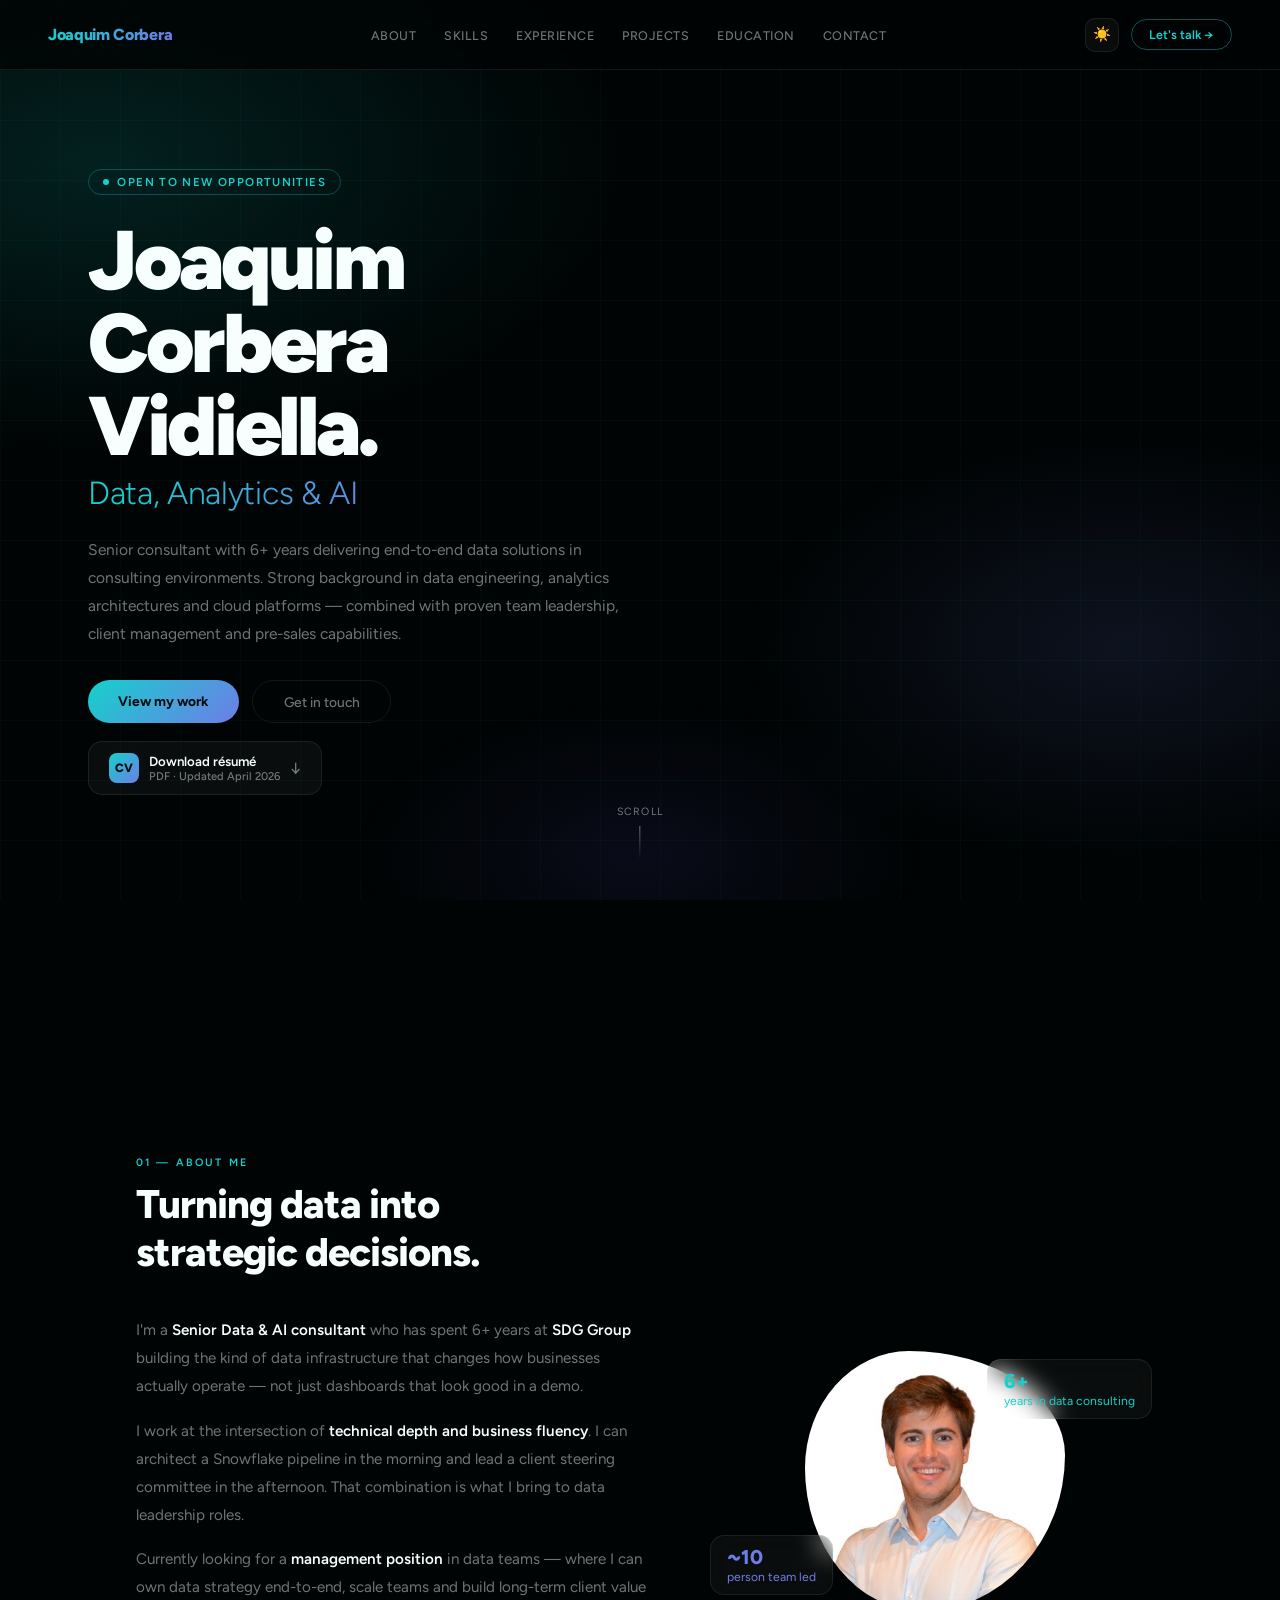
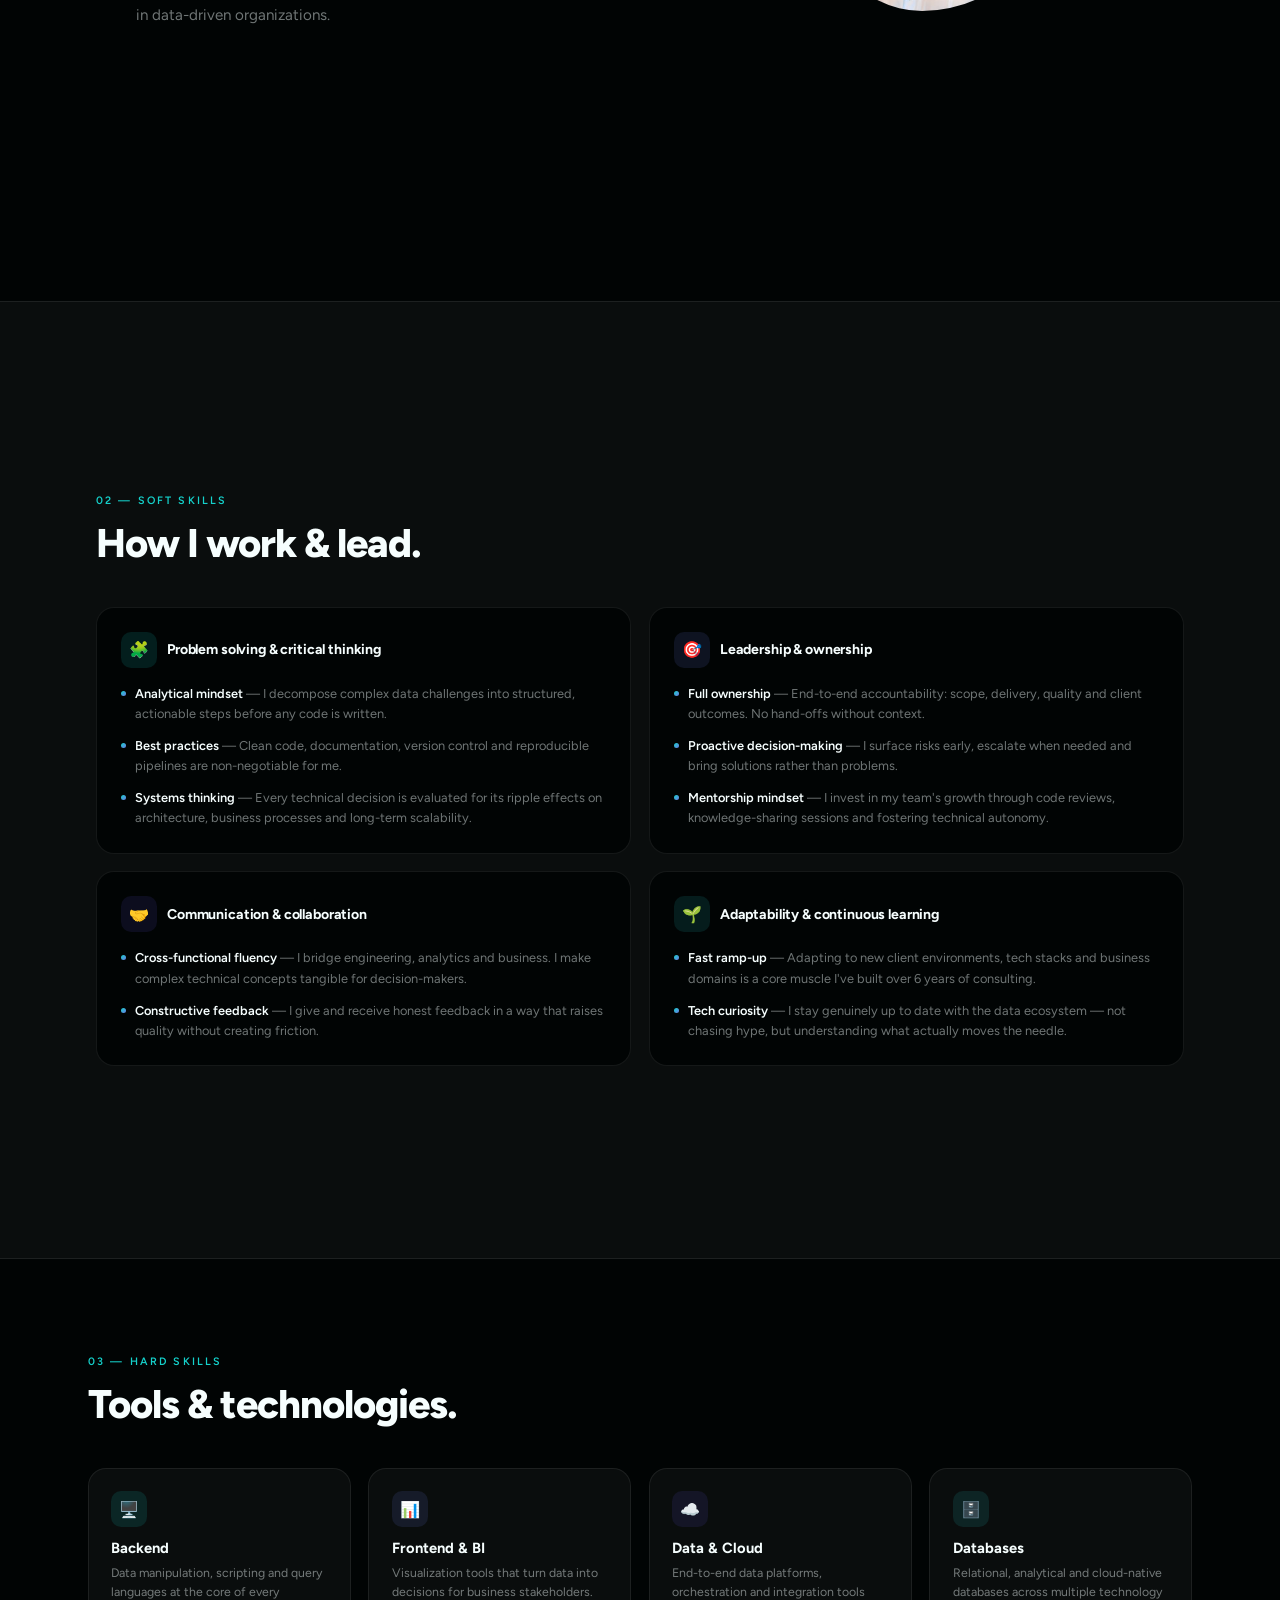
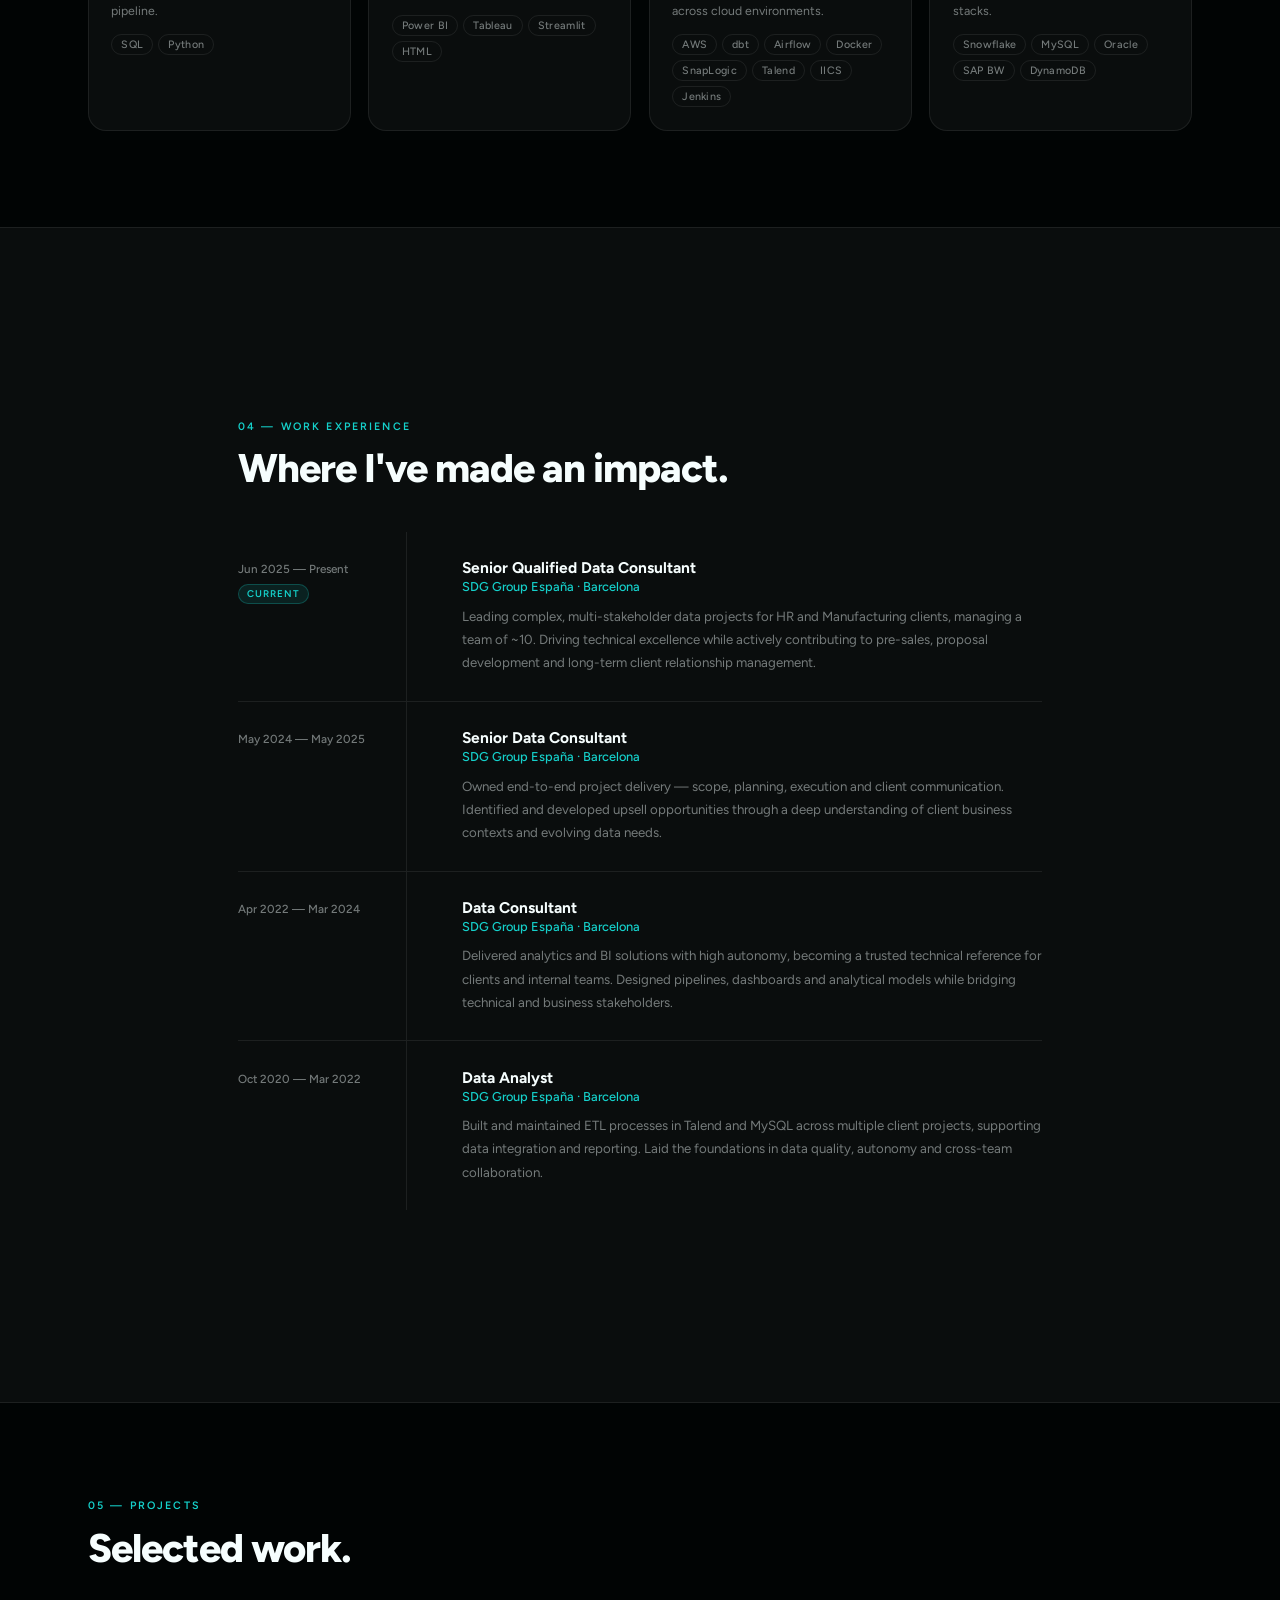
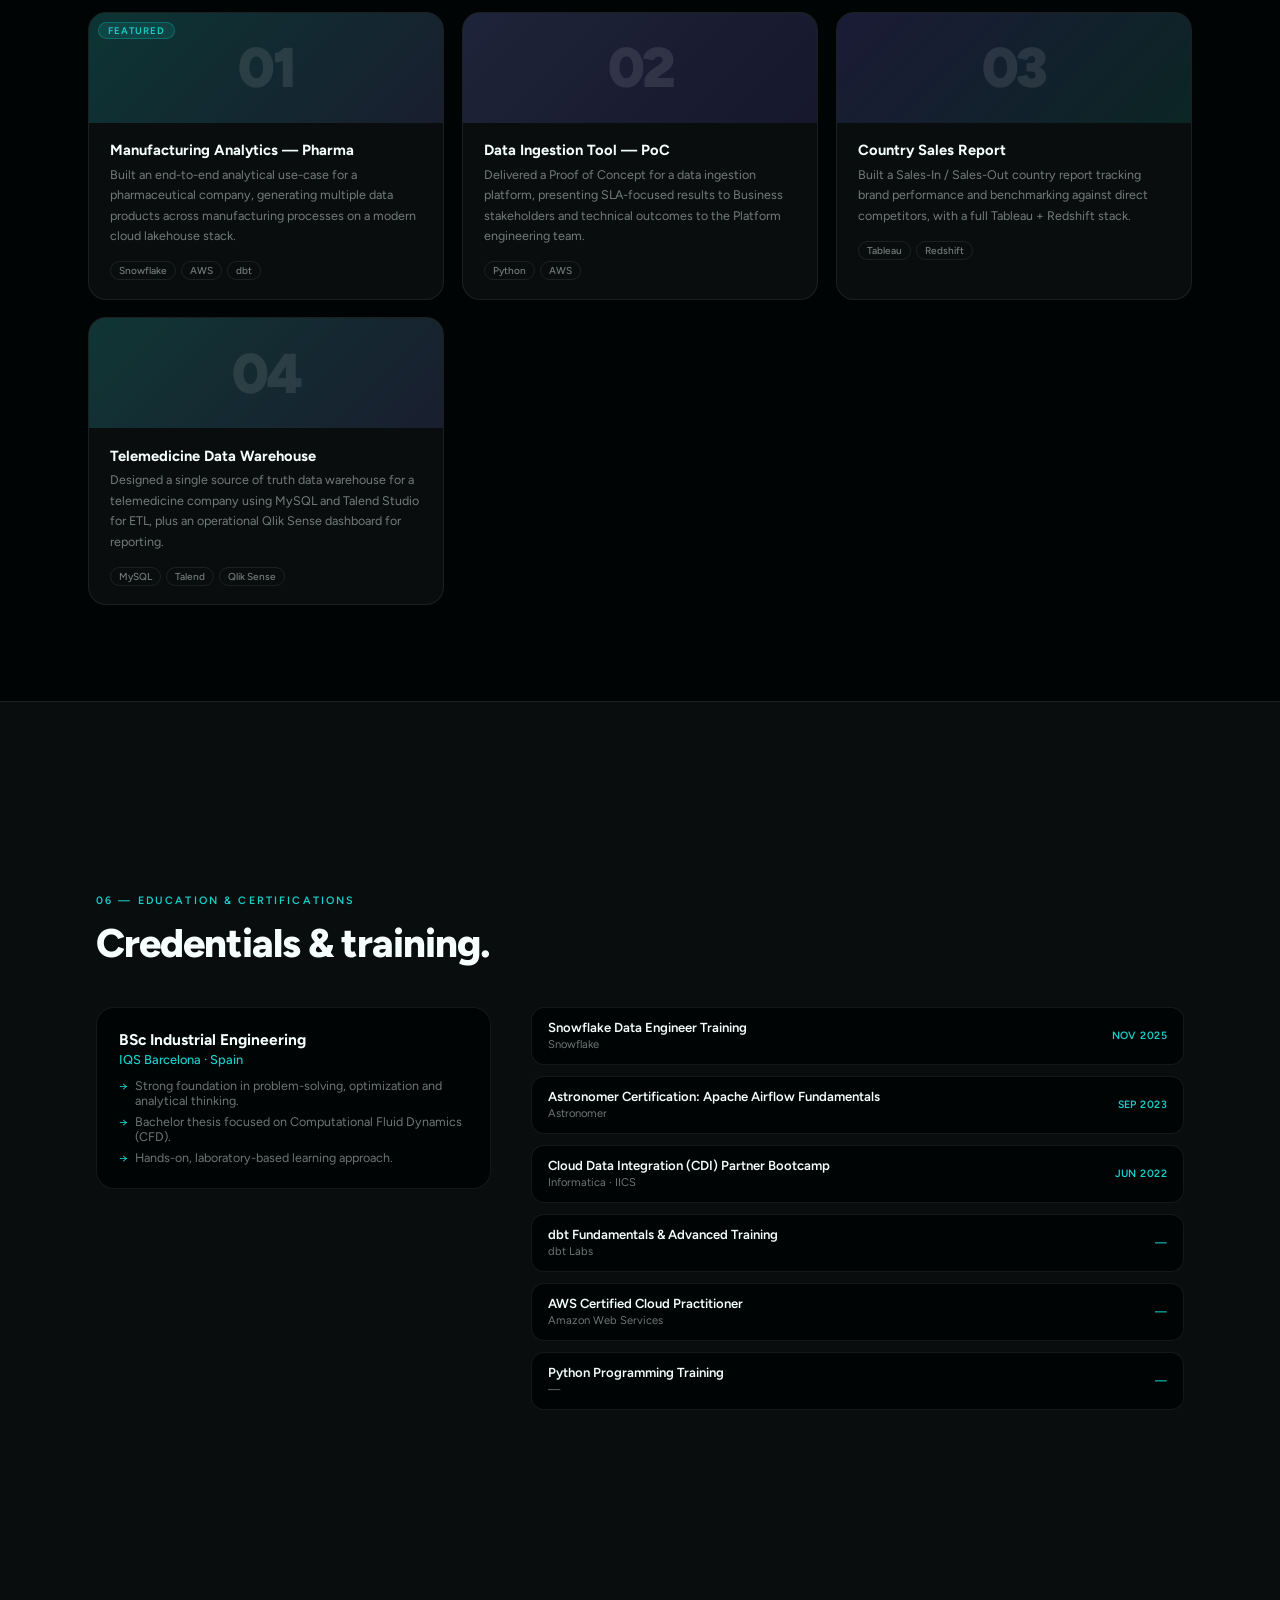
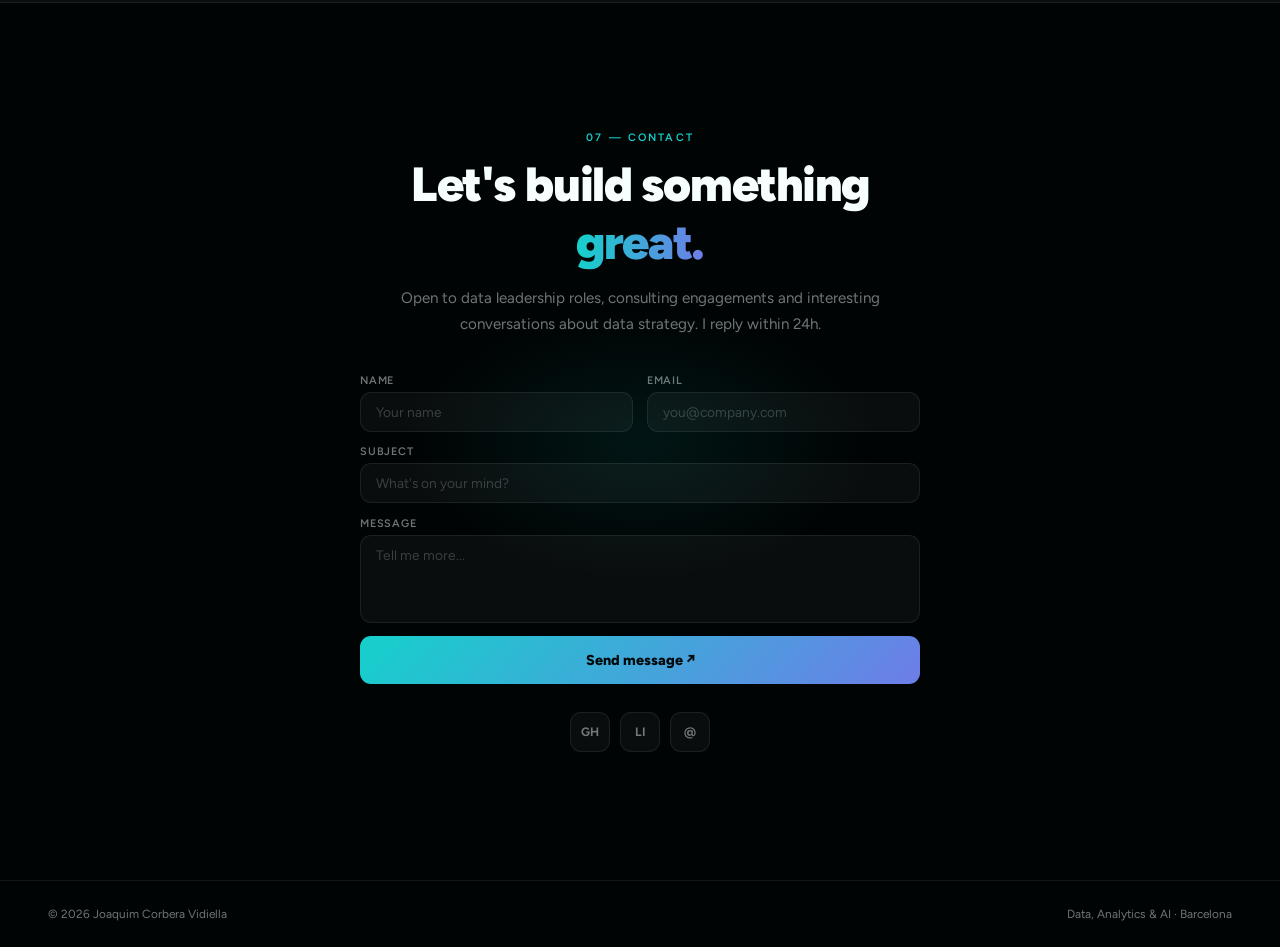
==== index.html @ aa26687e "Rename joaquimcorberavidiella.html to index.html" ====
<!DOCTYPE html>
<html lang="en" data-theme="dark">
<head>
<meta charset="UTF-8">
<meta name="viewport" content="width=device-width, initial-scale=1.0">
<title>Joaquim Corbera — Data, Analytics & AI</title>
<link href="https://fonts.googleapis.com/css2?family=Figtree:wght@300;400;500;600;700;800;900&display=swap" rel="stylesheet">
<style>
*, *::before, *::after { box-sizing: border-box; margin: 0; padding: 0; }

:root[data-theme="light"] {
  --text: #010a0a;
  --background: #fafefe;
  --primary: #2ceae5;
  --secondary: #808ff2;
  --accent: #6a56ee;
  --muted: rgba(1,10,10,0.5);
  --card-bg: rgba(1,10,10,0.03);
  --card-border: rgba(1,10,10,0.09);
  --nav-bg: rgba(250,254,254,0.85);
}
:root[data-theme="dark"] {
  --text: #f6fefe;
  --background: #010404;
  --primary: #15d1cb;
  --secondary: #6d7de8;
  --accent: #5e4fd6;
  --muted: rgba(246,254,254,0.45);
  --card-bg: rgba(255,255,255,0.04);
  --card-border: rgba(255,255,255,0.08);
  --nav-bg: rgba(1,4,4,0.8);
}

html { scroll-behavior: smooth; }
body {
  font-family: 'Figtree', sans-serif;
  background: var(--background);
  color: var(--text);
  overflow-x: hidden;
  transition: background 0.3s, color 0.3s;
}

.bg-mesh {
  position: fixed; inset: 0; z-index: 0; pointer-events: none;
  background:
    radial-gradient(ellipse 70% 55% at 8% 18%, rgba(21,209,203,0.14) 0%, transparent 60%),
    radial-gradient(ellipse 55% 45% at 88% 72%, rgba(109,125,232,0.12) 0%, transparent 55%),
    radial-gradient(ellipse 45% 35% at 50% 95%, rgba(94,79,214,0.1) 0%, transparent 50%);
}
[data-theme="light"] .bg-mesh {
  background:
    radial-gradient(ellipse 70% 55% at 8% 18%, rgba(44,234,229,0.07) 0%, transparent 60%),
    radial-gradient(ellipse 55% 45% at 88% 72%, rgba(128,143,242,0.06) 0%, transparent 55%);
}
.bg-grid {
  position: fixed; inset: 0; z-index: 0; pointer-events: none;
  background-image:
    linear-gradient(rgba(21,209,203,0.04) 1px, transparent 1px),
    linear-gradient(90deg, rgba(21,209,203,0.04) 1px, transparent 1px);
  background-size: 60px 60px;
}

/* NAV */
nav {
  position: fixed; top: 0; left: 0; right: 0; z-index: 100;
  display: flex; align-items: center; justify-content: space-between;
  padding: 1.1rem 3rem;
  backdrop-filter: blur(20px);
  background: var(--nav-bg);
  border-bottom: 1px solid var(--card-border);
  transition: background 0.3s;
}
.nav-logo {
  font-weight: 800; font-size: 1rem;
  background: linear-gradient(90deg, var(--primary), var(--secondary));
  -webkit-background-clip: text; -webkit-text-fill-color: transparent;
  letter-spacing: -0.02em;
}
.nav-links { display: flex; gap: 1.75rem; list-style: none; }
.nav-links a {
  text-decoration: none; font-size: 0.78rem; font-weight: 500;
  color: var(--muted); letter-spacing: 0.04em; text-transform: uppercase;
  transition: color 0.2s;
}
.nav-links a:hover { color: var(--text); }
.nav-right { display: flex; align-items: center; gap: 0.75rem; }
.theme-toggle {
  width: 34px; height: 34px; border-radius: 10px;
  border: 1px solid var(--card-border); background: var(--card-bg);
  cursor: pointer; display: flex; align-items: center; justify-content: center;
  font-size: 0.9rem; transition: border-color 0.2s; color: var(--text);
}
.theme-toggle:hover { border-color: var(--primary); }
.nav-cta {
  font-size: 0.78rem; padding: 0.45rem 1.1rem;
  border: 1px solid rgba(21,209,203,0.4);
  border-radius: 100px; color: var(--primary);
  text-decoration: none; font-weight: 600;
  transition: background 0.2s;
}
.nav-cta:hover { background: rgba(21,209,203,0.1); }

section { position: relative; z-index: 1; }

/* HERO */
#hero {
  min-height: 100vh; display: flex; align-items: center;
  padding: 8rem 3rem 4rem; max-width: 1200px; margin: 0 auto;
}
.hero-content { max-width: 760px; }
.hero-tag {
  display: inline-flex; align-items: center; gap: 8px;
  font-size: 0.72rem; letter-spacing: 0.12em; text-transform: uppercase;
  color: var(--primary); margin-bottom: 1.5rem;
  border: 1px solid rgba(21,209,203,0.3); padding: 0.32rem 0.9rem;
  border-radius: 100px; font-weight: 600;
}
.hero-tag::before {
  content: ''; width: 6px; height: 6px; border-radius: 50%;
  background: var(--primary); animation: pulse 2s infinite;
}
@keyframes pulse { 0%,100%{opacity:1} 50%{opacity:0.3} }
.hero-title {
  font-size: clamp(3rem, 7vw, 5.2rem); font-weight: 900;
  line-height: 1.0; letter-spacing: -0.04em; margin-bottom: 0.35rem;
}
.hero-role {
  font-size: clamp(1.3rem, 2.8vw, 2rem); font-weight: 300;
  letter-spacing: -0.01em; margin-bottom: 1.5rem;
  background: linear-gradient(90deg, var(--primary) 0%, var(--secondary) 60%, var(--accent) 100%);
  -webkit-background-clip: text; -webkit-text-fill-color: transparent;
}
.hero-desc {
  font-size: 0.97rem; font-weight: 400; line-height: 1.8;
  color: var(--muted); max-width: 570px; margin-bottom: 2rem;
}
.hero-actions { display: flex; gap: 0.85rem; flex-wrap: wrap; margin-bottom: 1.1rem; }
.btn-primary {
  padding: 0.8rem 1.9rem; border-radius: 100px;
  background: linear-gradient(135deg, var(--primary), var(--secondary));
  color: #010a0a; font-weight: 700; font-size: 0.86rem;
  text-decoration: none; border: none; cursor: pointer;
  transition: opacity 0.2s, transform 0.15s;
}
.btn-primary:hover { opacity: 0.88; transform: translateY(-1px); }
.btn-ghost {
  padding: 0.8rem 1.9rem; border-radius: 100px;
  border: 1px solid var(--card-border); color: var(--muted);
  font-size: 0.86rem; text-decoration: none; font-weight: 500;
  transition: border-color 0.2s, color 0.2s;
}
.btn-ghost:hover { border-color: rgba(255,255,255,0.25); color: var(--text); }
.resume-box {
  display: inline-flex; align-items: center; gap: 10px;
  padding: 0.7rem 1.25rem; border-radius: 14px;
  border: 1px solid var(--card-border); background: var(--card-bg);
  text-decoration: none; color: var(--text); font-size: 0.83rem; font-weight: 500;
  transition: border-color 0.2s, background 0.2s;
}
.resume-box:hover { border-color: var(--primary); background: rgba(21,209,203,0.04); }
.resume-icon {
  width: 30px; height: 30px; border-radius: 8px;
  background: linear-gradient(135deg, var(--primary), var(--secondary));
  display: flex; align-items: center; justify-content: center;
  font-size: 0.75rem; color: #010a0a; font-weight: 800; flex-shrink: 0;
}
.hero-scroll {
  position: absolute; bottom: 2.5rem; left: 50%; transform: translateX(-50%);
  display: flex; flex-direction: column; align-items: center; gap: 8px;
  color: var(--muted); font-size: 0.66rem; letter-spacing: 0.1em; text-transform: uppercase;
  animation: bob 2s ease-in-out infinite;
}
.hero-scroll::after {
  content: ''; width: 1px; height: 34px;
  background: linear-gradient(to bottom, var(--muted), transparent);
}
@keyframes bob { 0%,100%{transform:translateX(-50%) translateY(0)} 50%{transform:translateX(-50%) translateY(6px)} }

/* SECTION COMMON */
.section-label {
  font-size: 0.67rem; letter-spacing: 0.2em; text-transform: uppercase;
  color: var(--primary); margin-bottom: 0.7rem; font-weight: 600;
}
.section-title {
  font-size: clamp(1.7rem, 3.5vw, 2.5rem); font-weight: 800;
  letter-spacing: -0.025em; margin-bottom: 2.5rem;
}

/* ABOUT */
#sobre { padding: 8rem 3rem; max-width: 1200px; margin: 0 auto; }
.about-grid {
  display: grid; grid-template-columns: 1.1fr 0.9fr; gap: 5rem; align-items: center;
}
.about-text p {
  font-size: 0.95rem; line-height: 1.85; color: var(--muted);
  margin-bottom: 1rem; font-weight: 400;
}
.about-text p strong { color: var(--text); font-weight: 600; }
.about-visual { position: relative; display: flex; justify-content: center; }
.avatar-frame {
  width: 250px; height: 250px;
  border-radius: 40% 60% 55% 45% / 45% 40% 60% 55%;
  background: linear-gradient(135deg, var(--primary) 0%, var(--secondary) 50%, var(--accent) 100%);
  display: flex; align-items: center; justify-content: center;
  font-size: 2.8rem; font-weight: 900; color: rgba(1,4,4,0.45);
  letter-spacing: -0.04em;
  animation: morph 9s ease-in-out infinite;
}
@keyframes morph {
  0%,100%{border-radius:40% 60% 55% 45%/45% 40% 60% 55%}
  25%{border-radius:55% 45% 40% 60%/60% 55% 45% 40%}
  50%{border-radius:45% 55% 60% 40%/55% 60% 40% 45%}
  75%{border-radius:60% 40% 45% 55%/40% 45% 55% 60%}
}
.floating-badge {
  position: absolute; background: var(--card-bg);
  border: 1px solid var(--card-border); backdrop-filter: blur(12px);
  border-radius: 14px; padding: 0.6rem 1rem; font-size: 0.76rem;
}
.badge-1 { top: 8px; right: -8px; color: var(--primary); }
.badge-2 { bottom: 16px; left: -16px; color: var(--secondary); }
.badge-num { font-size: 1.25rem; font-weight: 800; display: block; }

/* SOFT SKILLS */
#softskills {
  padding: 6rem 3rem;
  border-top: 1px solid var(--card-border);
  border-bottom: 1px solid var(--card-border);
  background: var(--card-bg);
}
.softskills-inner { max-width: 1200px; margin: 0 auto; }
.soft-grid {
  display: grid; grid-template-columns: repeat(auto-fit, minmax(440px, 1fr));
  gap: 1.1rem; margin-top: 2.5rem;
}
.soft-block {
  background: var(--background); border: 1px solid var(--card-border);
  border-radius: 18px; padding: 1.5rem;
  transition: border-color 0.3s;
}
.soft-block:hover { border-color: rgba(21,209,203,0.3); }
.soft-block-header { display: flex; align-items: center; gap: 10px; margin-bottom: 1rem; }
.soft-icon {
  width: 36px; height: 36px; border-radius: 10px;
  display: flex; align-items: center; justify-content: center; font-size: 1rem; flex-shrink: 0;
}
.si-teal   { background: rgba(21,209,203,0.12); }
.si-purple { background: rgba(109,125,232,0.12); }
.si-accent { background: rgba(94,79,214,0.12); }
.si-blue   { background: rgba(44,234,229,0.1); }
.soft-block-title { font-weight: 700; font-size: 0.88rem; letter-spacing: -0.01em; }
.soft-list { list-style: none; display: flex; flex-direction: column; gap: 0.7rem; }
.soft-list li {
  display: flex; gap: 9px; align-items: flex-start;
  font-size: 0.8rem; line-height: 1.6; color: var(--muted);
}
.soft-list li strong { color: var(--text); font-weight: 600; }
.soft-dot {
  width: 5px; height: 5px; border-radius: 50%;
  background: linear-gradient(135deg, var(--primary), var(--secondary));
  flex-shrink: 0; margin-top: 7px;
}

/* HARD SKILLS */
#skills { padding: 6rem 3rem; max-width: 1200px; margin: 0 auto; }
.skills-grid {
  display: grid; grid-template-columns: repeat(auto-fit, minmax(250px, 1fr));
  gap: 1.1rem; margin-top: 2.5rem;
}
.skill-card {
  background: var(--card-bg); border: 1px solid var(--card-border);
  border-radius: 18px; padding: 1.4rem;
  transition: border-color 0.3s, transform 0.2s;
}
.skill-card:hover { border-color: rgba(21,209,203,0.3); transform: translateY(-3px); }
.skill-name { font-weight: 700; font-size: 0.92rem; margin-bottom: 0.35rem; margin-top: 0.75rem; }
.skill-desc { font-size: 0.77rem; color: var(--muted); line-height: 1.55; margin-bottom: 0.9rem; }
.skill-tags { display: flex; flex-wrap: wrap; gap: 5px; }
.tag {
  font-size: 0.67rem; padding: 3px 9px; border-radius: 100px;
  border: 1px solid var(--card-border); color: var(--muted);
  letter-spacing: 0.03em; font-weight: 500; transition: border-color 0.2s, color 0.2s;
}
.tag:hover { border-color: var(--primary); color: var(--primary); }

/* EXPERIENCE */
#experience {
  padding: 6rem 3rem;
  border-top: 1px solid var(--card-border);
  border-bottom: 1px solid var(--card-border);
  background: var(--card-bg);
}
.experience-inner { max-width: 900px; margin: 0 auto; }
.exp-list { display: flex; flex-direction: column; margin-top: 2.5rem; }
.exp-item {
  display: grid; grid-template-columns: 160px 1fr;
  gap: 2rem; padding: 1.65rem 0;
  border-bottom: 1px solid var(--card-border); position: relative;
}
.exp-item:last-child { border-bottom: none; }
.exp-item::before {
  content: ''; position: absolute;
  left: 168px; top: 0; bottom: 0; width: 1px;
  background: var(--card-border);
}
.exp-date { font-size: 0.73rem; color: var(--muted); font-weight: 500; line-height: 1.5; padding-top: 3px; }
.exp-current {
  display: inline-block; font-size: 0.61rem; letter-spacing: 0.1em; text-transform: uppercase;
  padding: 2px 8px; border-radius: 100px;
  background: rgba(21,209,203,0.1); color: var(--primary);
  border: 1px solid rgba(21,209,203,0.25); margin-top: 5px; font-weight: 600;
}
.exp-body { padding-left: 2rem; }
.exp-role { font-weight: 700; font-size: 0.97rem; margin-bottom: 2px; }
.exp-company { font-size: 0.8rem; color: var(--primary); font-weight: 500; margin-bottom: 0.65rem; }
.exp-desc { font-size: 0.83rem; color: var(--muted); line-height: 1.75; }

/* PROJECTS */
#proyectos { padding: 6rem 3rem; max-width: 1200px; margin: 0 auto; }
.projects-grid {
  display: grid; grid-template-columns: repeat(auto-fit, minmax(320px, 1fr));
  gap: 1.1rem; margin-top: 2.5rem;
}
.project-card {
  background: var(--card-bg); border: 1px solid var(--card-border);
  border-radius: 18px; overflow: hidden;
  transition: transform 0.25s, border-color 0.25s;
}
.project-card:hover { transform: translateY(-4px); border-color: rgba(21,209,203,0.3); }
.project-thumb {
  height: 110px; display: flex; align-items: center; justify-content: center; position: relative;
}
.pt-1 { background: linear-gradient(135deg, rgba(21,209,203,0.2), rgba(109,125,232,0.15)); }
.pt-2 { background: linear-gradient(135deg, rgba(109,125,232,0.2), rgba(94,79,214,0.15)); }
.pt-3 { background: linear-gradient(135deg, rgba(94,79,214,0.2), rgba(21,209,203,0.12)); }
.pt-4 { background: linear-gradient(135deg, rgba(44,234,229,0.18), rgba(109,125,232,0.15)); }
.project-num { font-size: 3.5rem; font-weight: 900; opacity: 0.1; letter-spacing: -0.05em; }
.project-tag-feat {
  position: absolute; top: 9px; left: 9px;
  font-size: 0.6rem; letter-spacing: 0.1em; text-transform: uppercase;
  padding: 2px 9px; border-radius: 100px;
  background: rgba(21,209,203,0.12); color: var(--primary);
  border: 1px solid rgba(21,209,203,0.28); font-weight: 600;
}
.project-body { padding: 1.15rem 1.3rem; }
.project-title { font-weight: 700; font-size: 0.92rem; margin-bottom: 0.35rem; }
.project-desc { font-size: 0.78rem; color: var(--muted); line-height: 1.65; margin-bottom: 0.9rem; }
.project-footer { display: flex; align-items: center; }
.project-stack { display: flex; flex-wrap: wrap; gap: 5px; }
.stack-tag {
  font-size: 0.63rem; padding: 2px 8px; border-radius: 100px;
  border: 1px solid var(--card-border); color: var(--muted); font-weight: 500;
}

/* EDUCATION */
#education {
  padding: 6rem 3rem;
  border-top: 1px solid var(--card-border);
  border-bottom: 1px solid var(--card-border);
  background: var(--card-bg);
}
.education-inner { max-width: 1200px; margin: 0 auto; }
.edu-certs-grid {
  display: grid; grid-template-columns: 1fr 1.65fr; gap: 2.5rem;
  margin-top: 2.5rem; align-items: start;
}
.edu-card {
  background: var(--background); border: 1px solid var(--card-border);
  border-radius: 18px; padding: 1.4rem;
}
.edu-degree { font-weight: 700; font-size: 0.97rem; margin-bottom: 3px; }
.edu-school { font-size: 0.8rem; color: var(--primary); font-weight: 500; margin-bottom: 0.7rem; }
.edu-points { list-style: none; display: flex; flex-direction: column; gap: 6px; }
.edu-points li {
  font-size: 0.78rem; color: var(--muted); display: flex; gap: 7px; align-items: flex-start;
}
.edu-points li::before { content: '→'; color: var(--primary); flex-shrink: 0; font-size: 0.72rem; margin-top: 1px; }
.certs-list { display: flex; flex-direction: column; gap: 0.65rem; }
.cert-item {
  background: var(--background); border: 1px solid var(--card-border);
  border-radius: 13px; padding: 0.8rem 1rem;
  display: flex; align-items: center; justify-content: space-between; gap: 1rem;
  transition: border-color 0.2s;
}
.cert-item:hover { border-color: rgba(21,209,203,0.3); }
.cert-name { font-size: 0.82rem; font-weight: 600; }
.cert-issuer { font-size: 0.7rem; color: var(--muted); margin-top: 2px; }
.cert-date { font-size: 0.66rem; color: var(--primary); font-weight: 600; letter-spacing: 0.04em; white-space: nowrap; }

/* CONTACT */
#contacto { padding: 8rem 3rem; text-align: center; position: relative; }
.contact-inner { max-width: 560px; margin: 0 auto; }
.contact-glow {
  position: absolute; top: 50%; left: 50%; transform: translate(-50%,-50%);
  width: 480px; height: 280px;
  background: radial-gradient(ellipse, rgba(21,209,203,0.09) 0%, transparent 70%);
  pointer-events: none;
}
.contact-title {
  font-size: clamp(2rem, 5vw, 3rem); font-weight: 900;
  letter-spacing: -0.03em; margin-bottom: 0.85rem;
}
.contact-title span {
  background: linear-gradient(90deg, var(--primary), var(--secondary));
  -webkit-background-clip: text; -webkit-text-fill-color: transparent;
}
.contact-sub { color: var(--muted); font-size: 0.95rem; line-height: 1.75; margin-bottom: 2.25rem; }
.contact-form { display: flex; flex-direction: column; gap: 0.85rem; text-align: left; }
.form-row { display: grid; grid-template-columns: 1fr 1fr; gap: 0.85rem; }
.form-field { display: flex; flex-direction: column; gap: 5px; }
.form-field label {
  font-size: 0.68rem; color: var(--muted); letter-spacing: 0.07em;
  text-transform: uppercase; font-weight: 600;
}
.form-field input, .form-field textarea {
  background: var(--card-bg); border: 1px solid var(--card-border);
  border-radius: 11px; padding: 0.68rem 0.95rem;
  color: var(--text); font-family: 'Figtree', sans-serif; font-size: 0.86rem;
  outline: none; resize: none; transition: border-color 0.2s;
}
.form-field input:focus, .form-field textarea:focus { border-color: rgba(21,209,203,0.5); }
.form-field input::placeholder, .form-field textarea::placeholder { color: rgba(246,254,254,0.2); }
[data-theme="light"] .form-field input::placeholder,
[data-theme="light"] .form-field textarea::placeholder { color: rgba(1,10,10,0.22); }
.form-submit {
  width: 100%; padding: 0.92rem;
  background: linear-gradient(135deg, var(--primary), var(--secondary));
  border: none; border-radius: 11px; color: #010a0a;
  font-family: 'Figtree', sans-serif; font-weight: 800; font-size: 0.9rem;
  cursor: pointer; transition: opacity 0.2s, transform 0.15s;
}
.form-submit:hover { opacity: 0.88; transform: translateY(-1px); }
.social-row { display: flex; justify-content: center; gap: 0.65rem; margin-top: 1.75rem; }
.social-btn {
  width: 40px; height: 40px; border-radius: 11px;
  border: 1px solid var(--card-border); background: var(--card-bg);
  display: flex; align-items: center; justify-content: center;
  color: var(--muted); text-decoration: none; font-size: 0.76rem; font-weight: 700;
  transition: border-color 0.2s, color 0.2s;
}
.social-btn:hover { border-color: var(--primary); color: var(--primary); }

footer {
  position: relative; z-index: 1;
  padding: 1.65rem 3rem;
  border-top: 1px solid var(--card-border);
  display: flex; align-items: center; justify-content: space-between;
  font-size: 0.74rem; color: var(--muted);
}

.fade-in { opacity: 0; transform: translateY(20px); animation: fadeUp 0.65s ease forwards; }
.fade-in:nth-child(1){animation-delay:.1s}
.fade-in:nth-child(2){animation-delay:.22s}
.fade-in:nth-child(3){animation-delay:.34s}
.fade-in:nth-child(4){animation-delay:.46s}
.fade-in:nth-child(5){animation-delay:.58s}
@keyframes fadeUp { to { opacity:1; transform:translateY(0); } }

@media (max-width: 900px) {
  nav { padding: 1rem 1.5rem; }
  .nav-links { display: none; }
  #hero,#sobre,#skills,#proyectos,#contacto { padding-left:1.5rem; padding-right:1.5rem; }
  #softskills,#experience,#education { padding-left:1.5rem; padding-right:1.5rem; }
  .softskills-inner,.experience-inner,.education-inner { padding:0; }
  .about-grid { grid-template-columns:1fr; }
  .about-visual { order:-1; }
  .soft-grid { grid-template-columns:1fr; }
  .form-row { grid-template-columns:1fr; }
  .edu-certs-grid { grid-template-columns:1fr; }
  .exp-item { grid-template-columns:1fr; gap:.5rem; }
  .exp-item::before { display:none; }
  .exp-body { padding-left:0; }
  footer { flex-direction:column; gap:.5rem; text-align:center; }
}
</style>
</head>
<body>

<div class="bg-mesh"></div>
<div class="bg-grid"></div>

<nav>
  <span class="nav-logo">Joaquim Corbera</span>
  <ul class="nav-links">
    <li><a href="#sobre">About</a></li>
    <li><a href="#softskills">Skills</a></li>
    <li><a href="#experience">Experience</a></li>
    <li><a href="#proyectos">Projects</a></li>
    <li><a href="#education">Education</a></li>
    <li><a href="#contacto">Contact</a></li>
  </ul>
  <div class="nav-right">
    <button class="theme-toggle" onclick="toggleTheme()" id="themeBtn" title="Toggle theme">☀️</button>
    <a href="#contacto" class="nav-cta">Let's talk →</a>
  </div>
</nav>

<!-- HERO -->
<section id="hero">
  <div class="hero-content">
    <div class="hero-tag fade-in">Open to new opportunities</div>
    <h1 class="hero-title fade-in">Joaquim<br>Corbera<br>Vidiella.</h1>
    <p class="hero-role fade-in">Data, Analytics & AI</p>
    <p class="hero-desc fade-in">
      Senior consultant with 6+ years delivering end-to-end data solutions in consulting environments. Strong background in data engineering, analytics architectures and cloud platforms — combined with proven team leadership, client management and pre-sales capabilities.
    </p>
    <div class="hero-actions fade-in">
      <a href="#proyectos" class="btn-primary">View my work</a>
      <a href="#contacto" class="btn-ghost">Get in touch</a>
    </div>
    <div class="fade-in">
      <a href="[data-uri]" download="Joaquim_Corbera_CV.pdf" class="resume-box">
        <div class="resume-icon">CV</div>
        <div>
          <div style="font-size:0.83rem;font-weight:600;">Download résumé</div>
          <div style="font-size:0.7rem;color:var(--muted);">PDF · Updated April 2026</div>
        </div>
        <span style="margin-left:auto;color:var(--muted);font-size:1rem;">↓</span>
      </a>
    </div>
  </div>
  <div class="hero-scroll">scroll</div>
</section>

<!-- ABOUT -->
<section id="sobre">
  <div style="max-width:1200px;margin:0 auto;padding:8rem 3rem;">
    <p class="section-label">01 — About me</p>
    <h2 class="section-title">Turning data into<br>strategic decisions.</h2>
    <div class="about-grid">
      <div class="about-text">
        <p>I'm a <strong>Senior Data & AI consultant</strong> who has spent 6+ years at <strong>SDG Group</strong> building the kind of data infrastructure that changes how businesses actually operate — not just dashboards that look good in a demo.</p>
        <p>I work at the intersection of <strong>technical depth and business fluency</strong>. I can architect a Snowflake pipeline in the morning and lead a client steering committee in the afternoon. That combination is what I bring to data leadership roles.</p>
        <p>Currently looking for a <strong>management position</strong> in data teams — where I can own data strategy end-to-end, scale teams and build long-term client value in data-driven organizations.</p>
      </div>
      <div class="about-visual">
        <img src="[data-uri]" alt="Joaquim Corbera" style="width:260px;height:260px;object-fit:cover;object-position:center top;border-radius:40% 60% 55% 45% / 45% 40% 60% 55%;animation:morph 9s ease-in-out infinite;">
        <div class="floating-badge badge-1">
          <span class="badge-num">6+</span>years in data consulting
        </div>
        <div class="floating-badge badge-2">
          <span class="badge-num">~10</span>person team led
        </div>
      </div>
    </div>
  </div>
</section>

<!-- SOFT SKILLS -->
<section id="softskills">
  <div class="softskills-inner" style="padding:6rem 3rem;">
    <p class="section-label">02 — Soft Skills</p>
    <h2 class="section-title">How I work & lead.</h2>
    <div class="soft-grid">

      <div class="soft-block">
        <div class="soft-block-header">
          <div class="soft-icon si-teal">🧩</div>
          <div class="soft-block-title">Problem solving & critical thinking</div>
        </div>
        <ul class="soft-list">
          <li><span class="soft-dot"></span><div><strong>Analytical mindset</strong> — I decompose complex data challenges into structured, actionable steps before any code is written.</div></li>
          <li><span class="soft-dot"></span><div><strong>Best practices</strong> — Clean code, documentation, version control and reproducible pipelines are non-negotiable for me.</div></li>
          <li><span class="soft-dot"></span><div><strong>Systems thinking</strong> — Every technical decision is evaluated for its ripple effects on architecture, business processes and long-term scalability.</div></li>
        </ul>
      </div>

      <div class="soft-block">
        <div class="soft-block-header">
          <div class="soft-icon si-purple">🎯</div>
          <div class="soft-block-title">Leadership & ownership</div>
        </div>
        <ul class="soft-list">
          <li><span class="soft-dot"></span><div><strong>Full ownership</strong> — End-to-end accountability: scope, delivery, quality and client outcomes. No hand-offs without context.</div></li>
          <li><span class="soft-dot"></span><div><strong>Proactive decision-making</strong> — I surface risks early, escalate when needed and bring solutions rather than problems.</div></li>
          <li><span class="soft-dot"></span><div><strong>Mentorship mindset</strong> — I invest in my team's growth through code reviews, knowledge-sharing sessions and fostering technical autonomy.</div></li>
        </ul>
      </div>

      <div class="soft-block">
        <div class="soft-block-header">
          <div class="soft-icon si-accent">🤝</div>
          <div class="soft-block-title">Communication & collaboration</div>
        </div>
        <ul class="soft-list">
          <li><span class="soft-dot"></span><div><strong>Cross-functional fluency</strong> — I bridge engineering, analytics and business. I make complex technical concepts tangible for decision-makers.</div></li>
          <li><span class="soft-dot"></span><div><strong>Constructive feedback</strong> — I give and receive honest feedback in a way that raises quality without creating friction.</div></li>
        </ul>
      </div>

      <div class="soft-block">
        <div class="soft-block-header">
          <div class="soft-icon si-blue">🌱</div>
          <div class="soft-block-title">Adaptability & continuous learning</div>
        </div>
        <ul class="soft-list">
          <li><span class="soft-dot"></span><div><strong>Fast ramp-up</strong> — Adapting to new client environments, tech stacks and business domains is a core muscle I've built over 6 years of consulting.</div></li>
          <li><span class="soft-dot"></span><div><strong>Tech curiosity</strong> — I stay genuinely up to date with the data ecosystem — not chasing hype, but understanding what actually moves the needle.</div></li>
        </ul>
      </div>

    </div>
  </div>
</section>

<!-- HARD SKILLS -->
<section id="skills">
  <p class="section-label">03 — Hard Skills</p>
  <h2 class="section-title">Tools & technologies.</h2>
  <div class="skills-grid">
    <div class="skill-card">
      <div class="soft-icon si-teal">🖥️</div>
      <div class="skill-name">Backend</div>
      <div class="skill-desc">Data manipulation, scripting and query languages at the core of every pipeline.</div>
      <div class="skill-tags"><span class="tag">SQL</span><span class="tag">Python</span></div>
    </div>
    <div class="skill-card">
      <div class="soft-icon si-purple">📊</div>
      <div class="skill-name">Frontend & BI</div>
      <div class="skill-desc">Visualization tools that turn data into decisions for business stakeholders.</div>
      <div class="skill-tags">
        <span class="tag">Power BI</span><span class="tag">Tableau</span><span class="tag">Streamlit</span><span class="tag">HTML</span>
      </div>
    </div>
    <div class="skill-card">
      <div class="soft-icon si-accent">☁️</div>
      <div class="skill-name">Data & Cloud</div>
      <div class="skill-desc">End-to-end data platforms, orchestration and integration tools across cloud environments.</div>
      <div class="skill-tags">
        <span class="tag">AWS</span><span class="tag">dbt</span><span class="tag">Airflow</span><span class="tag">Docker</span><span class="tag">SnapLogic</span><span class="tag">Talend</span><span class="tag">IICS</span><span class="tag">Jenkins</span>
      </div>
    </div>
    <div class="skill-card">
      <div class="soft-icon si-blue">🗄️</div>
      <div class="skill-name">Databases</div>
      <div class="skill-desc">Relational, analytical and cloud-native databases across multiple technology stacks.</div>
      <div class="skill-tags">
        <span class="tag">Snowflake</span><span class="tag">MySQL</span><span class="tag">Oracle</span><span class="tag">SAP BW</span><span class="tag">DynamoDB</span>
      </div>
    </div>
  </div>
</section>

<!-- EXPERIENCE -->
<section id="experience">
  <div class="experience-inner" style="padding:6rem 3rem;">
    <p class="section-label">04 — Work Experience</p>
    <h2 class="section-title">Where I've made an impact.</h2>
    <div class="exp-list">

      <div class="exp-item">
        <div class="exp-date">
          Jun 2025 — Present<br>
          <span class="exp-current">Current</span>
        </div>
        <div class="exp-body">
          <div class="exp-role">Senior Qualified Data Consultant</div>
          <div class="exp-company">SDG Group España · Barcelona</div>
          <div class="exp-desc">Leading complex, multi-stakeholder data projects for HR and Manufacturing clients, managing a team of ~10. Driving technical excellence while actively contributing to pre-sales, proposal development and long-term client relationship management.</div>
        </div>
      </div>

      <div class="exp-item">
        <div class="exp-date">May 2024 — May 2025</div>
        <div class="exp-body">
          <div class="exp-role">Senior Data Consultant</div>
          <div class="exp-company">SDG Group España · Barcelona</div>
          <div class="exp-desc">Owned end-to-end project delivery — scope, planning, execution and client communication. Identified and developed upsell opportunities through a deep understanding of client business contexts and evolving data needs.</div>
        </div>
      </div>

      <div class="exp-item">
        <div class="exp-date">Apr 2022 — Mar 2024</div>
        <div class="exp-body">
          <div class="exp-role">Data Consultant</div>
          <div class="exp-company">SDG Group España · Barcelona</div>
          <div class="exp-desc">Delivered analytics and BI solutions with high autonomy, becoming a trusted technical reference for clients and internal teams. Designed pipelines, dashboards and analytical models while bridging technical and business stakeholders.</div>
        </div>
      </div>

      <div class="exp-item">
        <div class="exp-date">Oct 2020 — Mar 2022</div>
        <div class="exp-body">
          <div class="exp-role">Data Analyst</div>
          <div class="exp-company">SDG Group España · Barcelona</div>
          <div class="exp-desc">Built and maintained ETL processes in Talend and MySQL across multiple client projects, supporting data integration and reporting. Laid the foundations in data quality, autonomy and cross-team collaboration.</div>
        </div>
      </div>

    </div>
  </div>
</section>

<!-- PROJECTS -->
<section id="proyectos">
  <p class="section-label">05 — Projects</p>
  <h2 class="section-title">Selected work.</h2>
  <div class="projects-grid">

    <div class="project-card">
      <div class="project-thumb pt-1">
        <span class="project-num">01</span>
        <span class="project-tag-feat">Featured</span>
      </div>
      <div class="project-body">
        <div class="project-title">Manufacturing Analytics — Pharma</div>
        <div class="project-desc">Built an end-to-end analytical use-case for a pharmaceutical company, generating multiple data products across manufacturing processes on a modern cloud lakehouse stack.</div>
        <div class="project-footer">
          <div class="project-stack">
            <span class="stack-tag">Snowflake</span><span class="stack-tag">AWS</span><span class="stack-tag">dbt</span>
          </div>
        </div>
      </div>
    </div>

    <div class="project-card">
      <div class="project-thumb pt-2">
        <span class="project-num">02</span>
      </div>
      <div class="project-body">
        <div class="project-title">Data Ingestion Tool — PoC</div>
        <div class="project-desc">Delivered a Proof of Concept for a data ingestion platform, presenting SLA-focused results to Business stakeholders and technical outcomes to the Platform engineering team.</div>
        <div class="project-footer">
          <div class="project-stack">
            <span class="stack-tag">Python</span><span class="stack-tag">AWS</span>
          </div>
        </div>
      </div>
    </div>

    <div class="project-card">
      <div class="project-thumb pt-3">
        <span class="project-num">03</span>
      </div>
      <div class="project-body">
        <div class="project-title">Country Sales Report</div>
        <div class="project-desc">Built a Sales-In / Sales-Out country report tracking brand performance and benchmarking against direct competitors, with a full Tableau + Redshift stack.</div>
        <div class="project-footer">
          <div class="project-stack">
            <span class="stack-tag">Tableau</span><span class="stack-tag">Redshift</span>
          </div>
        </div>
      </div>
    </div>

    <div class="project-card">
      <div class="project-thumb pt-4">
        <span class="project-num">04</span>
      </div>
      <div class="project-body">
        <div class="project-title">Telemedicine Data Warehouse</div>
        <div class="project-desc">Designed a single source of truth data warehouse for a telemedicine company using MySQL and Talend Studio for ETL, plus an operational Qlik Sense dashboard for reporting.</div>
        <div class="project-footer">
          <div class="project-stack">
            <span class="stack-tag">MySQL</span><span class="stack-tag">Talend</span><span class="stack-tag">Qlik Sense</span>
          </div>
        </div>
      </div>
    </div>

  </div>
</section>

<!-- EDUCATION & CERTS -->
<section id="education">
  <div class="education-inner" style="padding:6rem 3rem;">
    <p class="section-label">06 — Education & Certifications</p>
    <h2 class="section-title">Credentials & training.</h2>
    <div class="edu-certs-grid">

      <div class="edu-card">
        <div class="edu-degree">BSc Industrial Engineering</div>
        <div class="edu-school">IQS Barcelona · Spain</div>
        <ul class="edu-points">
          <li>Strong foundation in problem-solving, optimization and analytical thinking.</li>
          <li>Bachelor thesis focused on Computational Fluid Dynamics (CFD).</li>
          <li>Hands-on, laboratory-based learning approach.</li>
        </ul>
      </div>

      <div class="certs-list">
        <div class="cert-item">
          <div>
            <div class="cert-name">Snowflake Data Engineer Training</div>
            <div class="cert-issuer">Snowflake</div>
          </div>
          <div class="cert-date">NOV 2025</div>
        </div>
        <div class="cert-item">
          <div>
            <div class="cert-name">Astronomer Certification: Apache Airflow Fundamentals</div>
            <div class="cert-issuer">Astronomer</div>
          </div>
          <div class="cert-date">SEP 2023</div>
        </div>
        <div class="cert-item">
          <div>
            <div class="cert-name">Cloud Data Integration (CDI) Partner Bootcamp</div>
            <div class="cert-issuer">Informatica · IICS</div>
          </div>
          <div class="cert-date">JUN 2022</div>
        </div>
        <div class="cert-item">
          <div>
            <div class="cert-name">dbt Fundamentals & Advanced Training</div>
            <div class="cert-issuer">dbt Labs</div>
          </div>
          <div class="cert-date">—</div>
        </div>
        <div class="cert-item">
          <div>
            <div class="cert-name">AWS Certified Cloud Practitioner</div>
            <div class="cert-issuer">Amazon Web Services</div>
          </div>
          <div class="cert-date">—</div>
        </div>
        <div class="cert-item">
          <div>
            <div class="cert-name">Python Programming Training</div>
            <div class="cert-issuer">—</div>
          </div>
          <div class="cert-date">—</div>
        </div>
      </div>

    </div>
  </div>
</section>

<!-- CONTACT -->
<section id="contacto">
  <div class="contact-glow"></div>
  <div class="contact-inner">
    <p class="section-label" style="text-align:center;">07 — Contact</p>
    <h2 class="contact-title">Let's build something <span>great.</span></h2>
    <p class="contact-sub">Open to data leadership roles, consulting engagements and interesting conversations about data strategy. I reply within 24h.</p>
    <form class="contact-form" id="contactForm" onsubmit="sendEmail(event)">
      <div class="form-row">
        <div class="form-field">
          <label>Name</label>
          <input type="text" id="senderName" placeholder="Your name">
        </div>
        <div class="form-field">
          <label>Email</label>
          <input type="email" id="senderEmail" placeholder="you@company.com">
        </div>
      </div>
      <div class="form-field">
        <label>Subject</label>
        <input type="text" id="subject" placeholder="What's on your mind?">
      </div>
      <div class="form-field">
        <label>Message</label>
        <textarea rows="4" id="message" placeholder="Tell me more..."></textarea>
      </div>
      <button class="form-submit" type="submit">Send message ↗</button>
    </form>
    <div class="social-row">
      <a href="https://github.com/quimcorbera" target="_blank" class="social-btn" title="GitHub">GH</a>
      <a href="https://www.linkedin.com/in/joaquimcorberavidiella/" target="_blank" class="social-btn" title="LinkedIn">LI</a>
      <a href="mailto:joaquim.corberavidiella@gmail.com" class="social-btn" title="Email">@</a>
    </div>
  </div>
</section>

<footer>
  <span>© 2026 Joaquim Corbera Vidiella</span>
  <span>Data, Analytics & AI · Barcelona</span>
</footer>

<script>
function sendEmail(e) {
  e.preventDefault();
  const name = document.getElementById('senderName').value.trim();
  const email = document.getElementById('senderEmail').value.trim();
  const subject = document.getElementById('subject').value.trim();
  const message = document.getElementById('message').value.trim();
  const body = (name ? 'From: ' + name + (email ? ' (' + email + ')' : '') + '\n\n' : '') + message;
  const mailto = 'mailto:joaquim.corberavidiella@gmail.com'
    + '?subject=' + encodeURIComponent(subject || 'Message from portfolio')
    + '&body=' + encodeURIComponent(body);
  window.location.href = mailto;
}

function toggleTheme() {
  const html = document.documentElement;
  const btn = document.getElementById('themeBtn');
  const isDark = html.getAttribute('data-theme') === 'dark';
  html.setAttribute('data-theme', isDark ? 'light' : 'dark');
  btn.textContent = isDark ? '🌙' : '☀️';
}
</script>
</body>
</html>
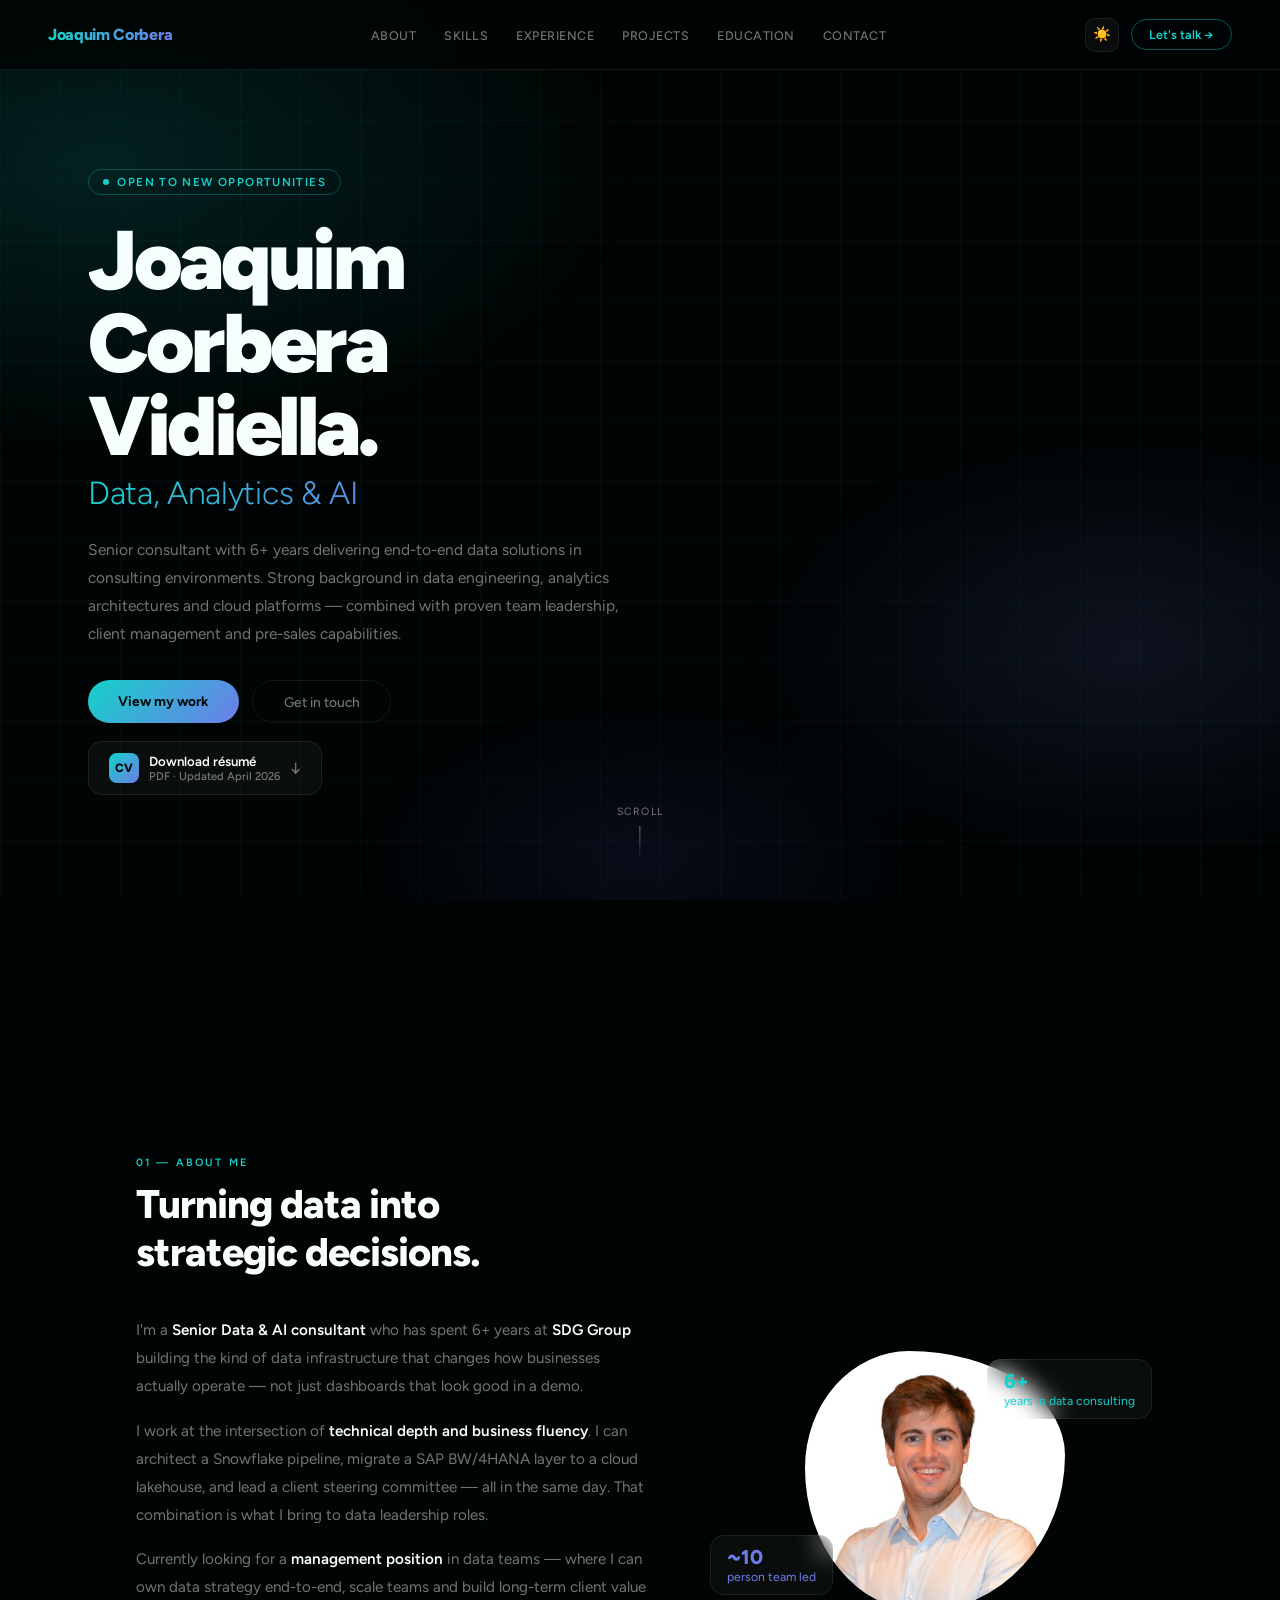
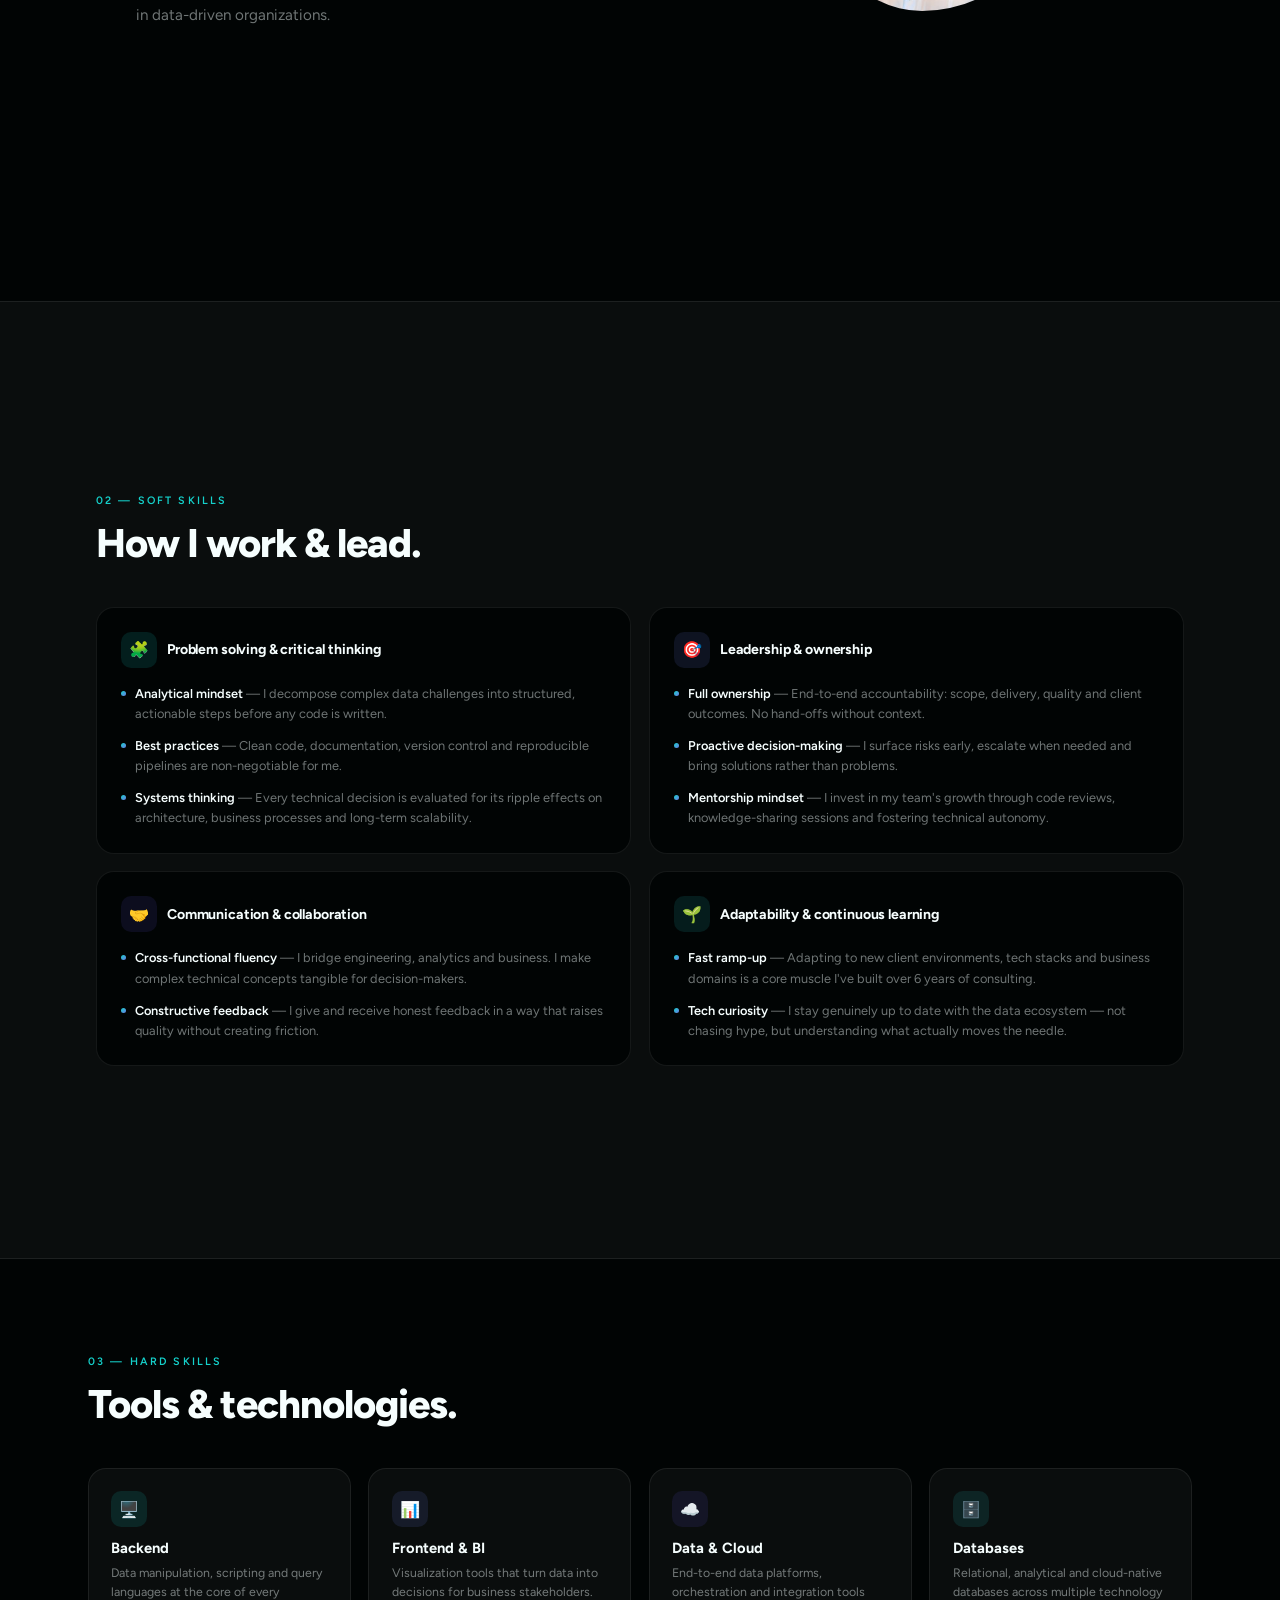
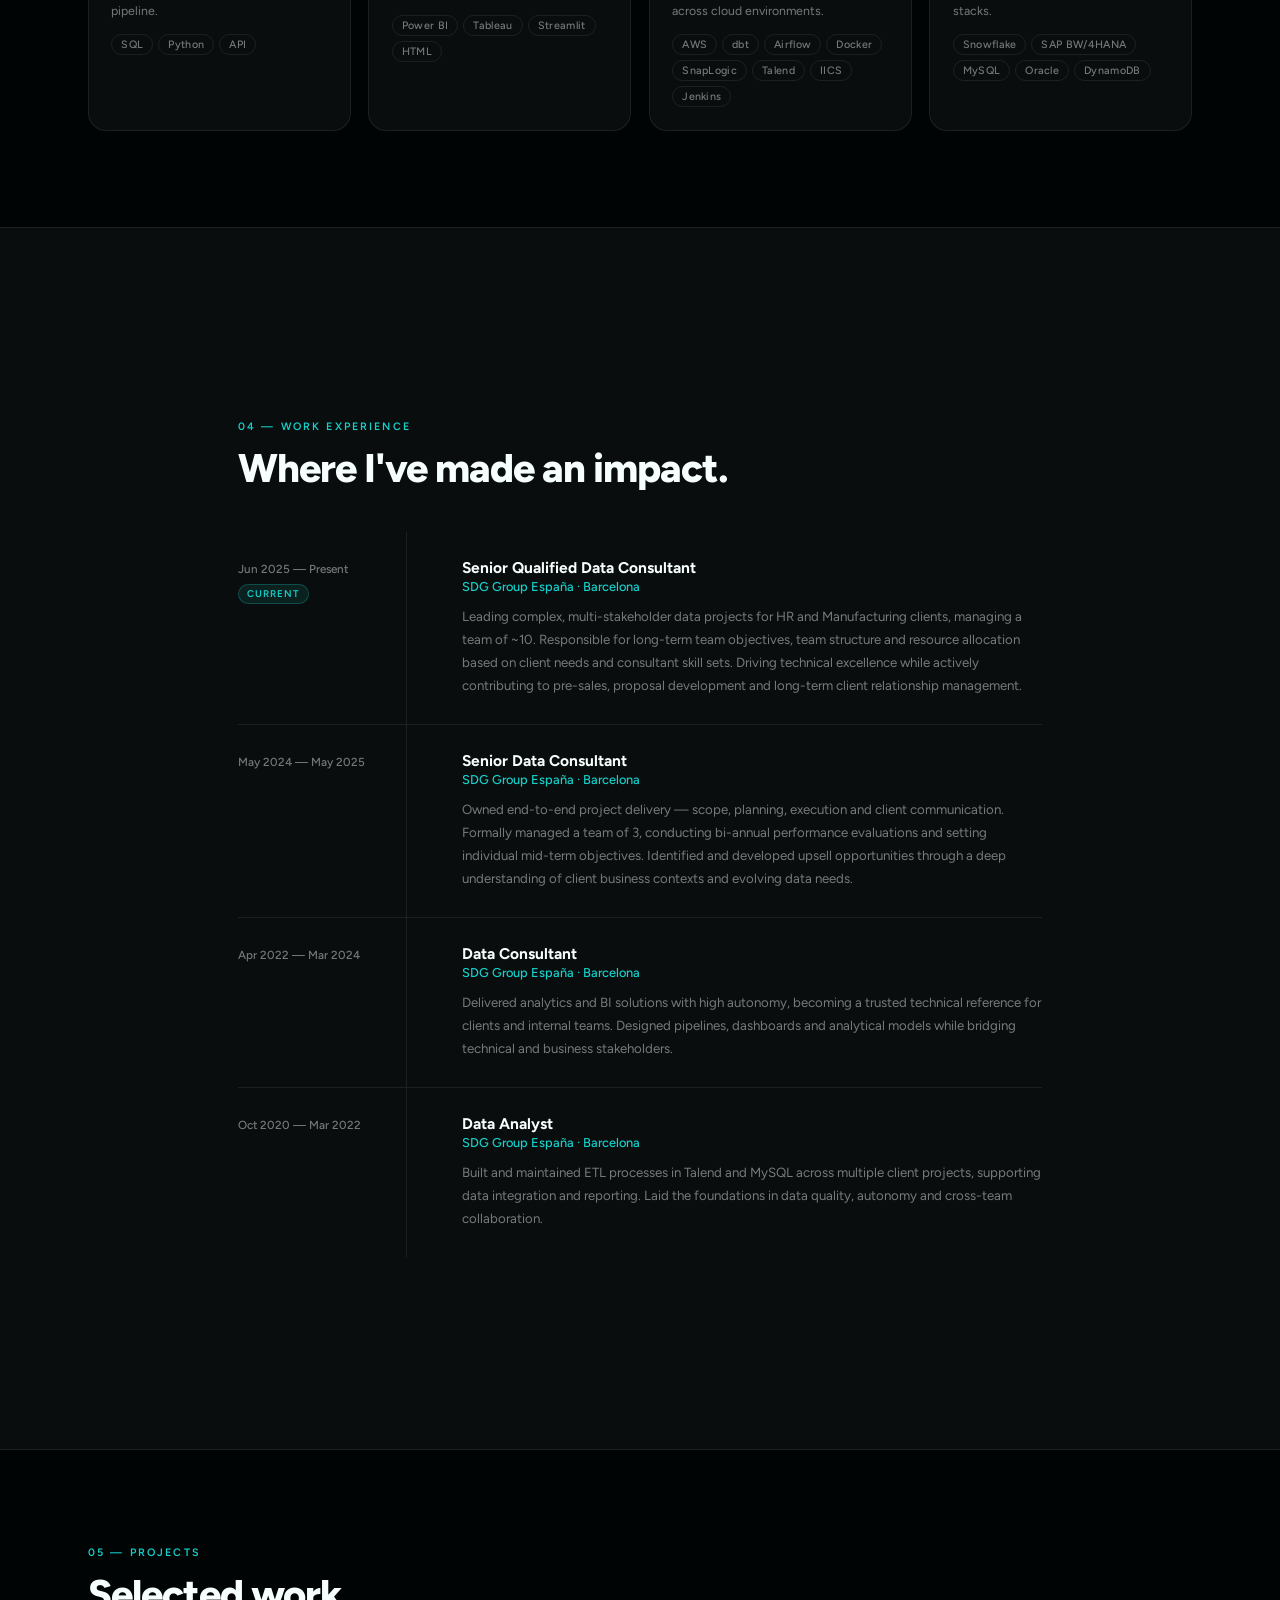
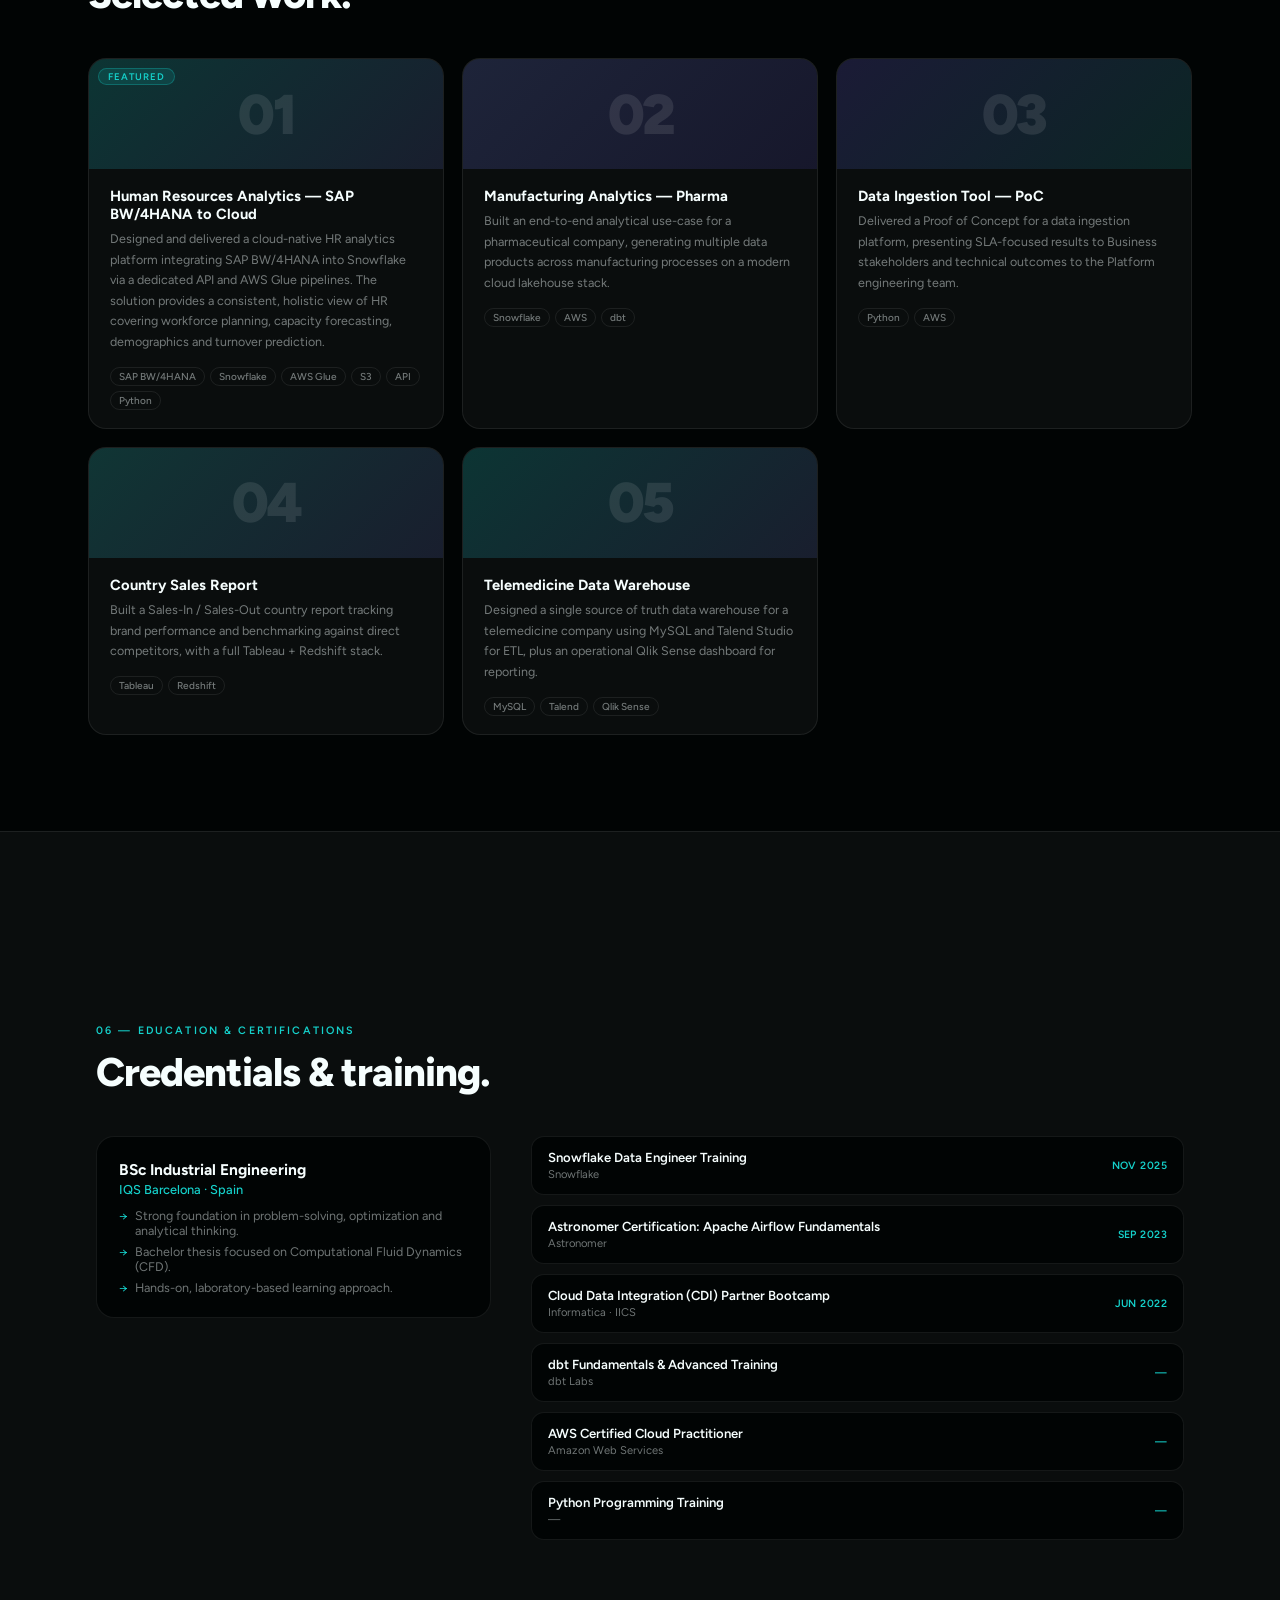
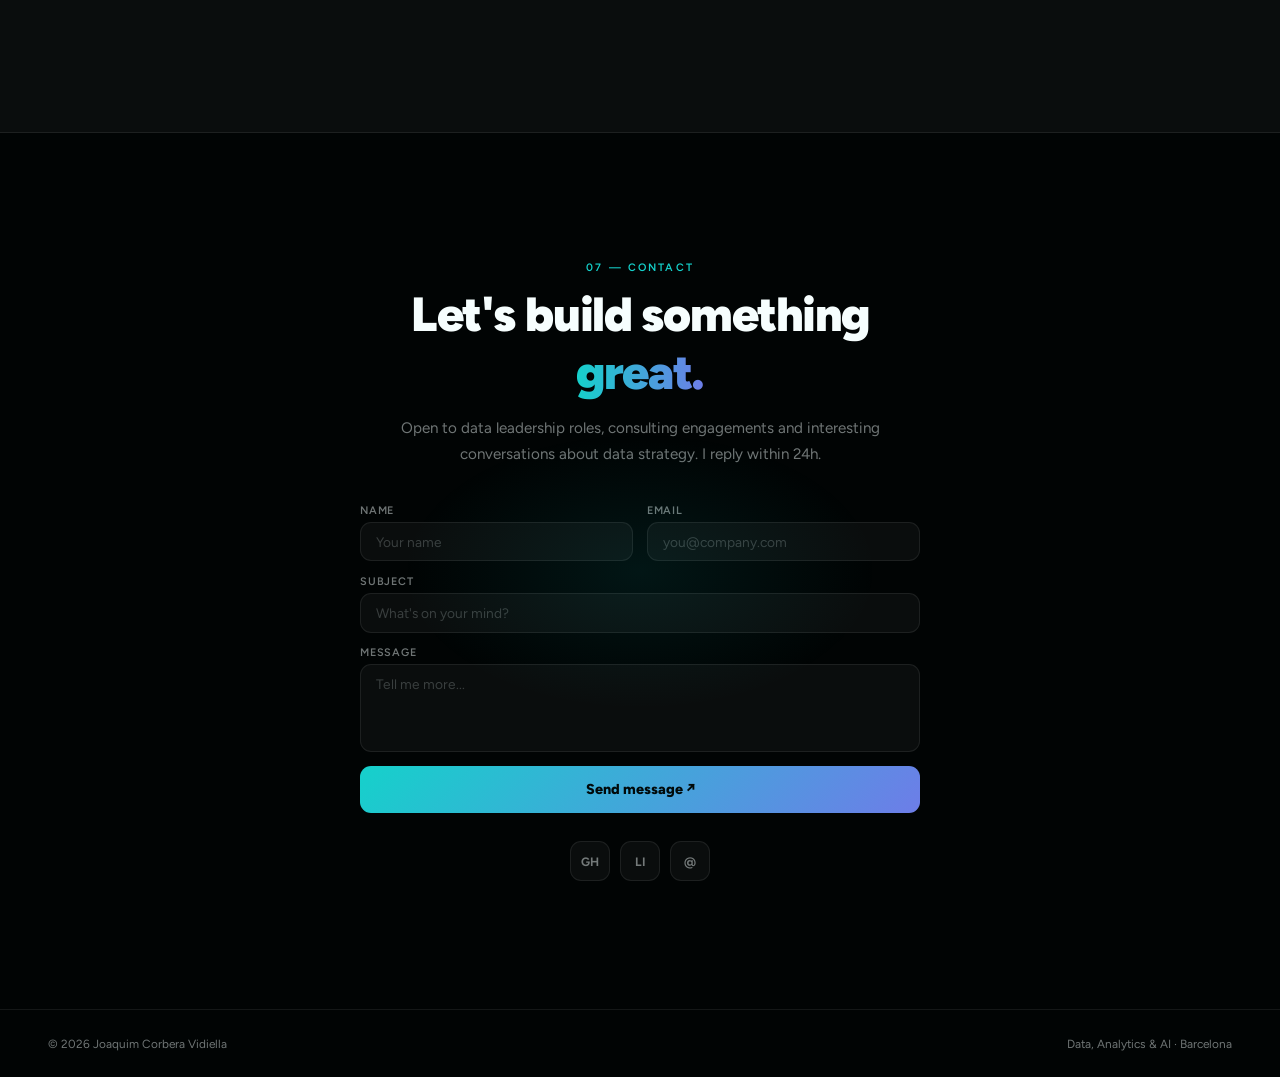
==== commit 177fe383: "Add files via upload" ====
--- a/index.html
+++ b/index.html
@@ -509,7 +509,7 @@
       <a href="#contacto" class="btn-ghost">Get in touch</a>
     </div>
     <div class="fade-in">
-      <a href="[data-uri]" download="Joaquim_Corbera_CV.pdf" class="resume-box">
+      <a href="[data-uri]" download="Joaquim_Corbera_CV.pdf" class="resume-box">
         <div class="resume-icon">CV</div>
         <div>
           <div style="font-size:0.83rem;font-weight:600;">Download résumé</div>
@@ -530,7 +530,7 @@
     <div class="about-grid">
       <div class="about-text">
         <p>I'm a <strong>Senior Data & AI consultant</strong> who has spent 6+ years at <strong>SDG Group</strong> building the kind of data infrastructure that changes how businesses actually operate — not just dashboards that look good in a demo.</p>
-        <p>I work at the intersection of <strong>technical depth and business fluency</strong>. I can architect a Snowflake pipeline in the morning and lead a client steering committee in the afternoon. That combination is what I bring to data leadership roles.</p>
+        <p>I work at the intersection of <strong>technical depth and business fluency</strong>. I can architect a Snowflake pipeline, migrate a SAP BW/4HANA layer to a cloud lakehouse, and lead a client steering committee — all in the same day. That combination is what I bring to data leadership roles.</p>
         <p>Currently looking for a <strong>management position</strong> in data teams — where I can own data strategy end-to-end, scale teams and build long-term client value in data-driven organizations.</p>
       </div>
       <div class="about-visual">
@@ -612,7 +612,7 @@
       <div class="soft-icon si-teal">🖥️</div>
       <div class="skill-name">Backend</div>
       <div class="skill-desc">Data manipulation, scripting and query languages at the core of every pipeline.</div>
-      <div class="skill-tags"><span class="tag">SQL</span><span class="tag">Python</span></div>
+      <div class="skill-tags"><span class="tag">SQL</span><span class="tag">Python</span><span class="tag">API</span></div>
     </div>
     <div class="skill-card">
       <div class="soft-icon si-purple">📊</div>
@@ -635,7 +635,7 @@
       <div class="skill-name">Databases</div>
       <div class="skill-desc">Relational, analytical and cloud-native databases across multiple technology stacks.</div>
       <div class="skill-tags">
-        <span class="tag">Snowflake</span><span class="tag">MySQL</span><span class="tag">Oracle</span><span class="tag">SAP BW</span><span class="tag">DynamoDB</span>
+        <span class="tag">Snowflake</span><span class="tag">SAP BW/4HANA</span><span class="tag">MySQL</span><span class="tag">Oracle</span><span class="tag">DynamoDB</span>
       </div>
     </div>
   </div>
@@ -656,7 +656,7 @@
         <div class="exp-body">
           <div class="exp-role">Senior Qualified Data Consultant</div>
           <div class="exp-company">SDG Group España · Barcelona</div>
-          <div class="exp-desc">Leading complex, multi-stakeholder data projects for HR and Manufacturing clients, managing a team of ~10. Driving technical excellence while actively contributing to pre-sales, proposal development and long-term client relationship management.</div>
+          <div class="exp-desc">Leading complex, multi-stakeholder data projects for HR and Manufacturing clients, managing a team of ~10. Responsible for long-term team objectives, team structure and resource allocation based on client needs and consultant skill sets. Driving technical excellence while actively contributing to pre-sales, proposal development and long-term client relationship management.</div>
         </div>
       </div>
 
@@ -665,7 +665,7 @@
         <div class="exp-body">
           <div class="exp-role">Senior Data Consultant</div>
           <div class="exp-company">SDG Group España · Barcelona</div>
-          <div class="exp-desc">Owned end-to-end project delivery — scope, planning, execution and client communication. Identified and developed upsell opportunities through a deep understanding of client business contexts and evolving data needs.</div>
+          <div class="exp-desc">Owned end-to-end project delivery — scope, planning, execution and client communication. Formally managed a team of 3, conducting bi-annual performance evaluations and setting individual mid-term objectives. Identified and developed upsell opportunities through a deep understanding of client business contexts and evolving data needs.</div>
         </div>
       </div>
 
@@ -703,6 +703,21 @@
         <span class="project-tag-feat">Featured</span>
       </div>
       <div class="project-body">
+        <div class="project-title">Human Resources Analytics — SAP BW/4HANA to Cloud</div>
+        <div class="project-desc">Designed and delivered a cloud-native HR analytics platform integrating SAP BW/4HANA into Snowflake via a dedicated API and AWS Glue pipelines. The solution provides a consistent, holistic view of HR covering workforce planning, capacity forecasting, demographics and turnover prediction.</div>
+        <div class="project-footer">
+          <div class="project-stack">
+            <span class="stack-tag">SAP BW/4HANA</span><span class="stack-tag">Snowflake</span><span class="stack-tag">AWS Glue</span><span class="stack-tag">S3</span><span class="stack-tag">API</span><span class="stack-tag">Python</span>
+          </div>
+        </div>
+      </div>
+    </div>
+
+    <div class="project-card">
+      <div class="project-thumb pt-2">
+        <span class="project-num">02</span>
+      </div>
+      <div class="project-body">
         <div class="project-title">Manufacturing Analytics — Pharma</div>
         <div class="project-desc">Built an end-to-end analytical use-case for a pharmaceutical company, generating multiple data products across manufacturing processes on a modern cloud lakehouse stack.</div>
         <div class="project-footer">
@@ -714,8 +729,8 @@
     </div>
 
     <div class="project-card">
-      <div class="project-thumb pt-2">
-        <span class="project-num">02</span>
+      <div class="project-thumb pt-3">
+        <span class="project-num">03</span>
       </div>
       <div class="project-body">
         <div class="project-title">Data Ingestion Tool — PoC</div>
@@ -729,8 +744,8 @@
     </div>
 
     <div class="project-card">
-      <div class="project-thumb pt-3">
-        <span class="project-num">03</span>
+      <div class="project-thumb pt-4">
+        <span class="project-num">04</span>
       </div>
       <div class="project-body">
         <div class="project-title">Country Sales Report</div>
@@ -744,8 +759,8 @@
     </div>
 
     <div class="project-card">
-      <div class="project-thumb pt-4">
-        <span class="project-num">04</span>
+      <div class="project-thumb pt-1">
+        <span class="project-num">05</span>
       </div>
       <div class="project-body">
         <div class="project-title">Telemedicine Data Warehouse</div>
@@ -858,7 +873,7 @@
     <div class="social-row">
       <a href="https://github.com/quimcorbera" target="_blank" class="social-btn" title="GitHub">GH</a>
       <a href="https://www.linkedin.com/in/joaquimcorberavidiella/" target="_blank" class="social-btn" title="LinkedIn">LI</a>
-      <a href="mailto:joaquim.corberavidiella@gmail.com" class="social-btn" title="Email">@</a>
+      <a href="/cdn-cgi/l/email-protection#f19b9e908084989cdf929e839394839087989598949d9d90b1969c90989ddf929e9c" class="social-btn" title="Email">@</a>
     </div>
   </div>
 </section>
@@ -868,7 +883,7 @@
   <span>Data, Analytics & AI · Barcelona</span>
 </footer>
 
-<script>
+<script data-cfasync="false" src="/cdn-cgi/scripts/5c5dd728/cloudflare-static/email-decode.min.js"></script><script>
 function sendEmail(e) {
   e.preventDefault();
   const name = document.getElementById('senderName').value.trim();
@@ -885,10 +900,4 @@
 function toggleTheme() {
   const html = document.documentElement;
   const btn = document.getElementById('themeBtn');
-  const isDark = html.getAttribute('data-theme') === 'dark';
-  html.setAttribute('data-theme', isDark ? 'light' : 'dark');
-  btn.textContent = isDark ? '🌙' : '☀️';
-}
-</script>
-</body>
-</html>
+  const isDark = html.getAttribute(
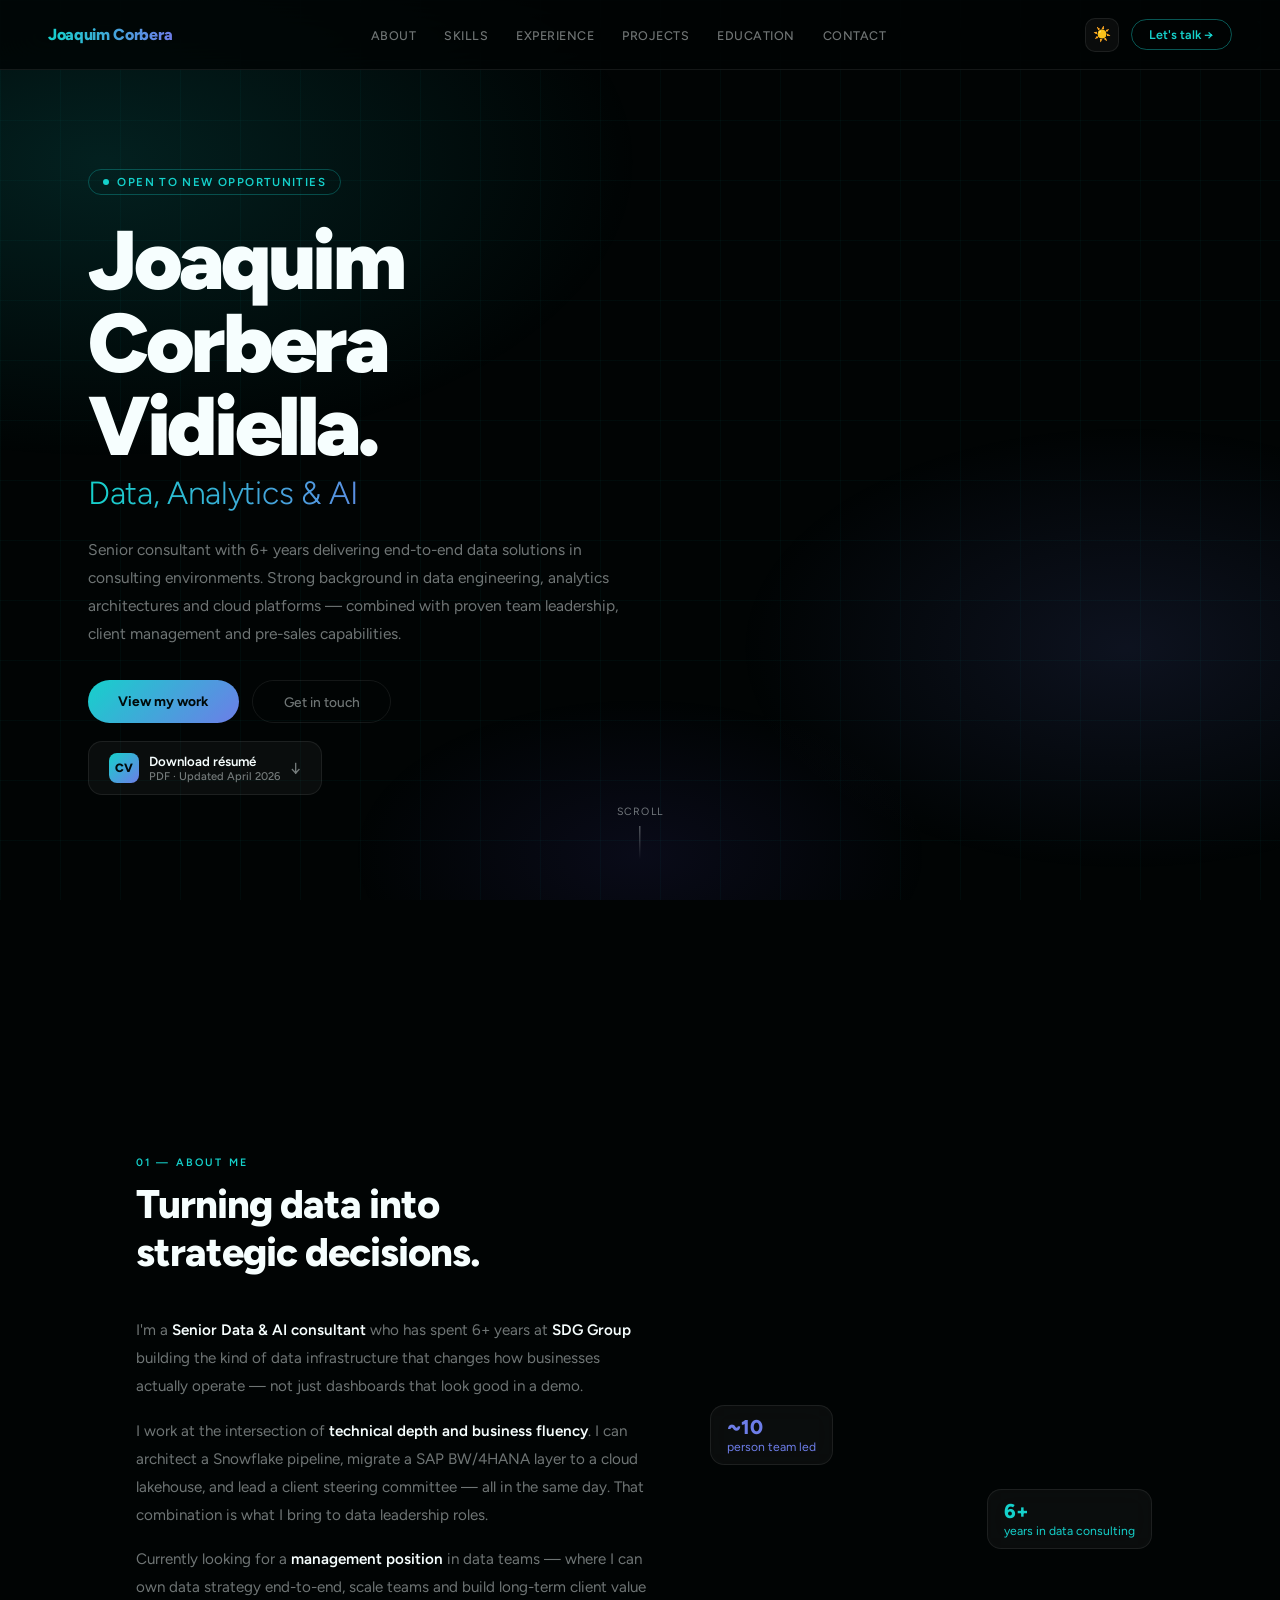
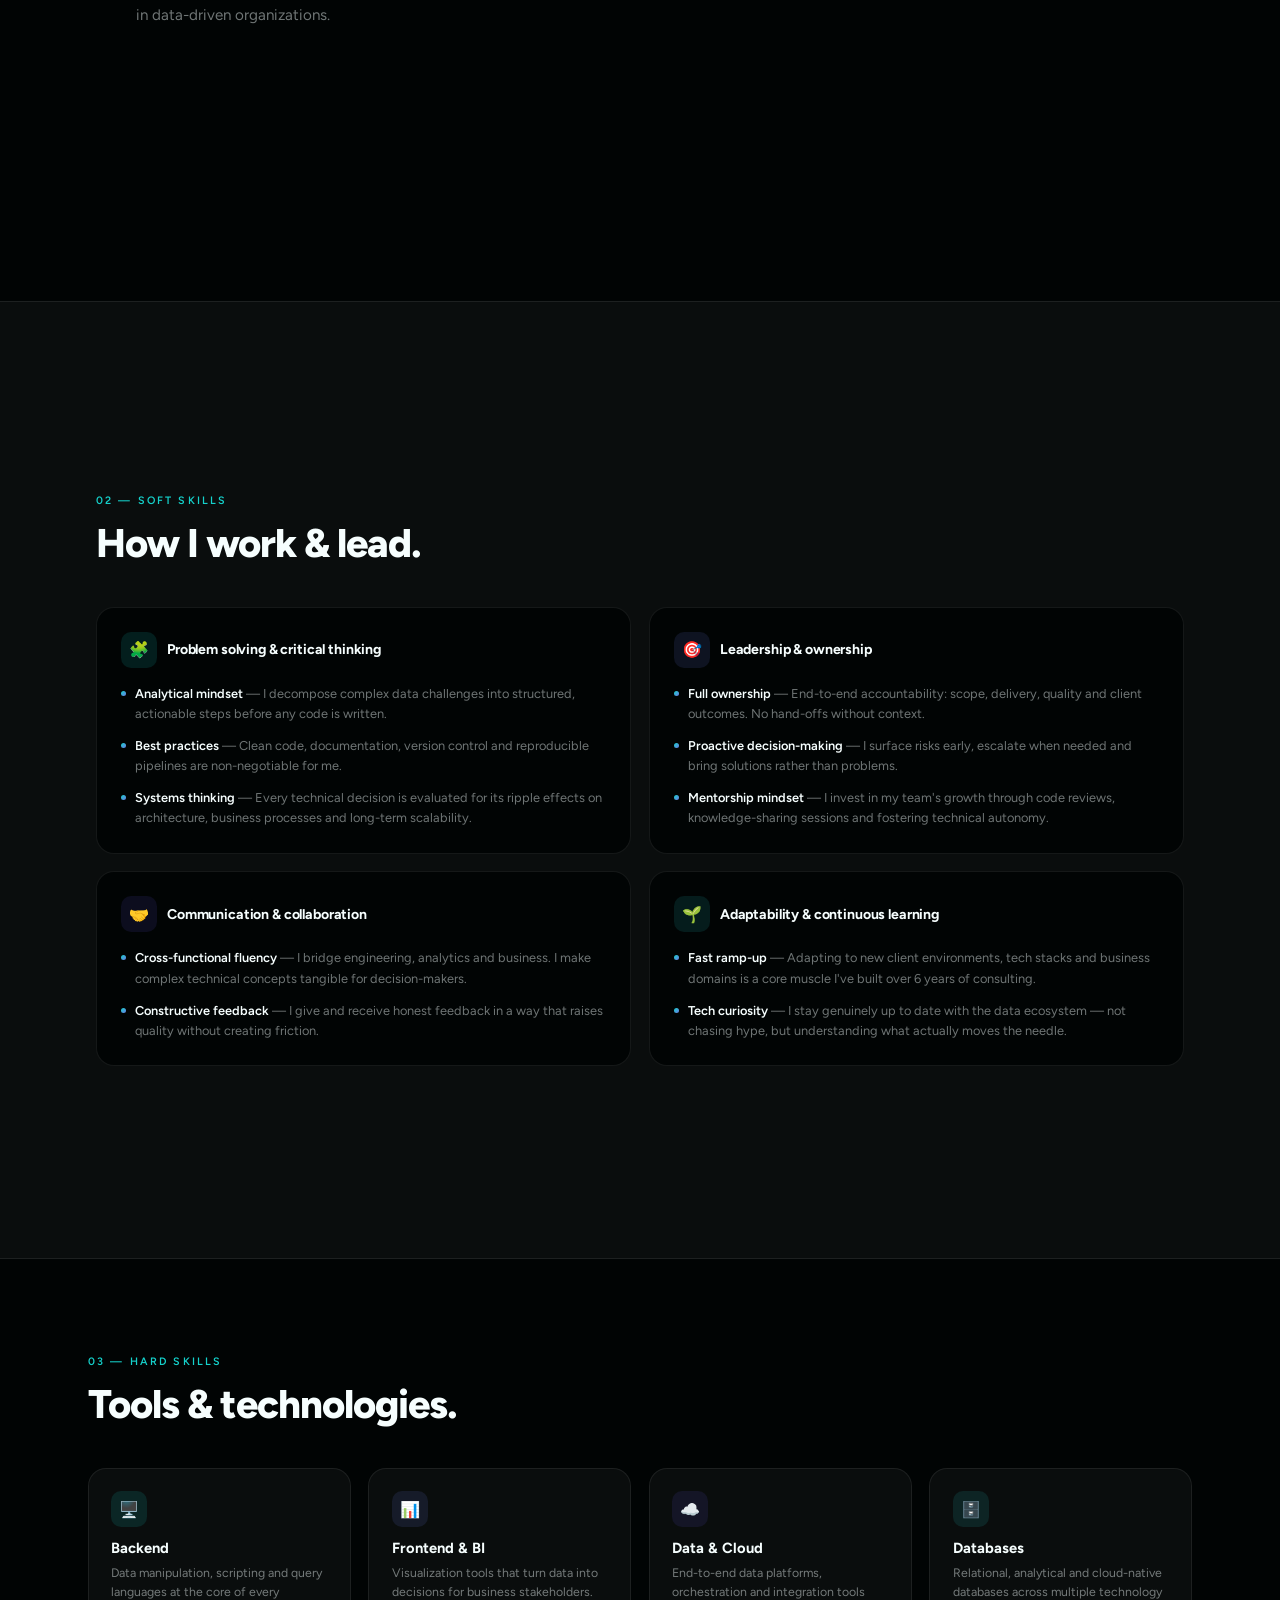
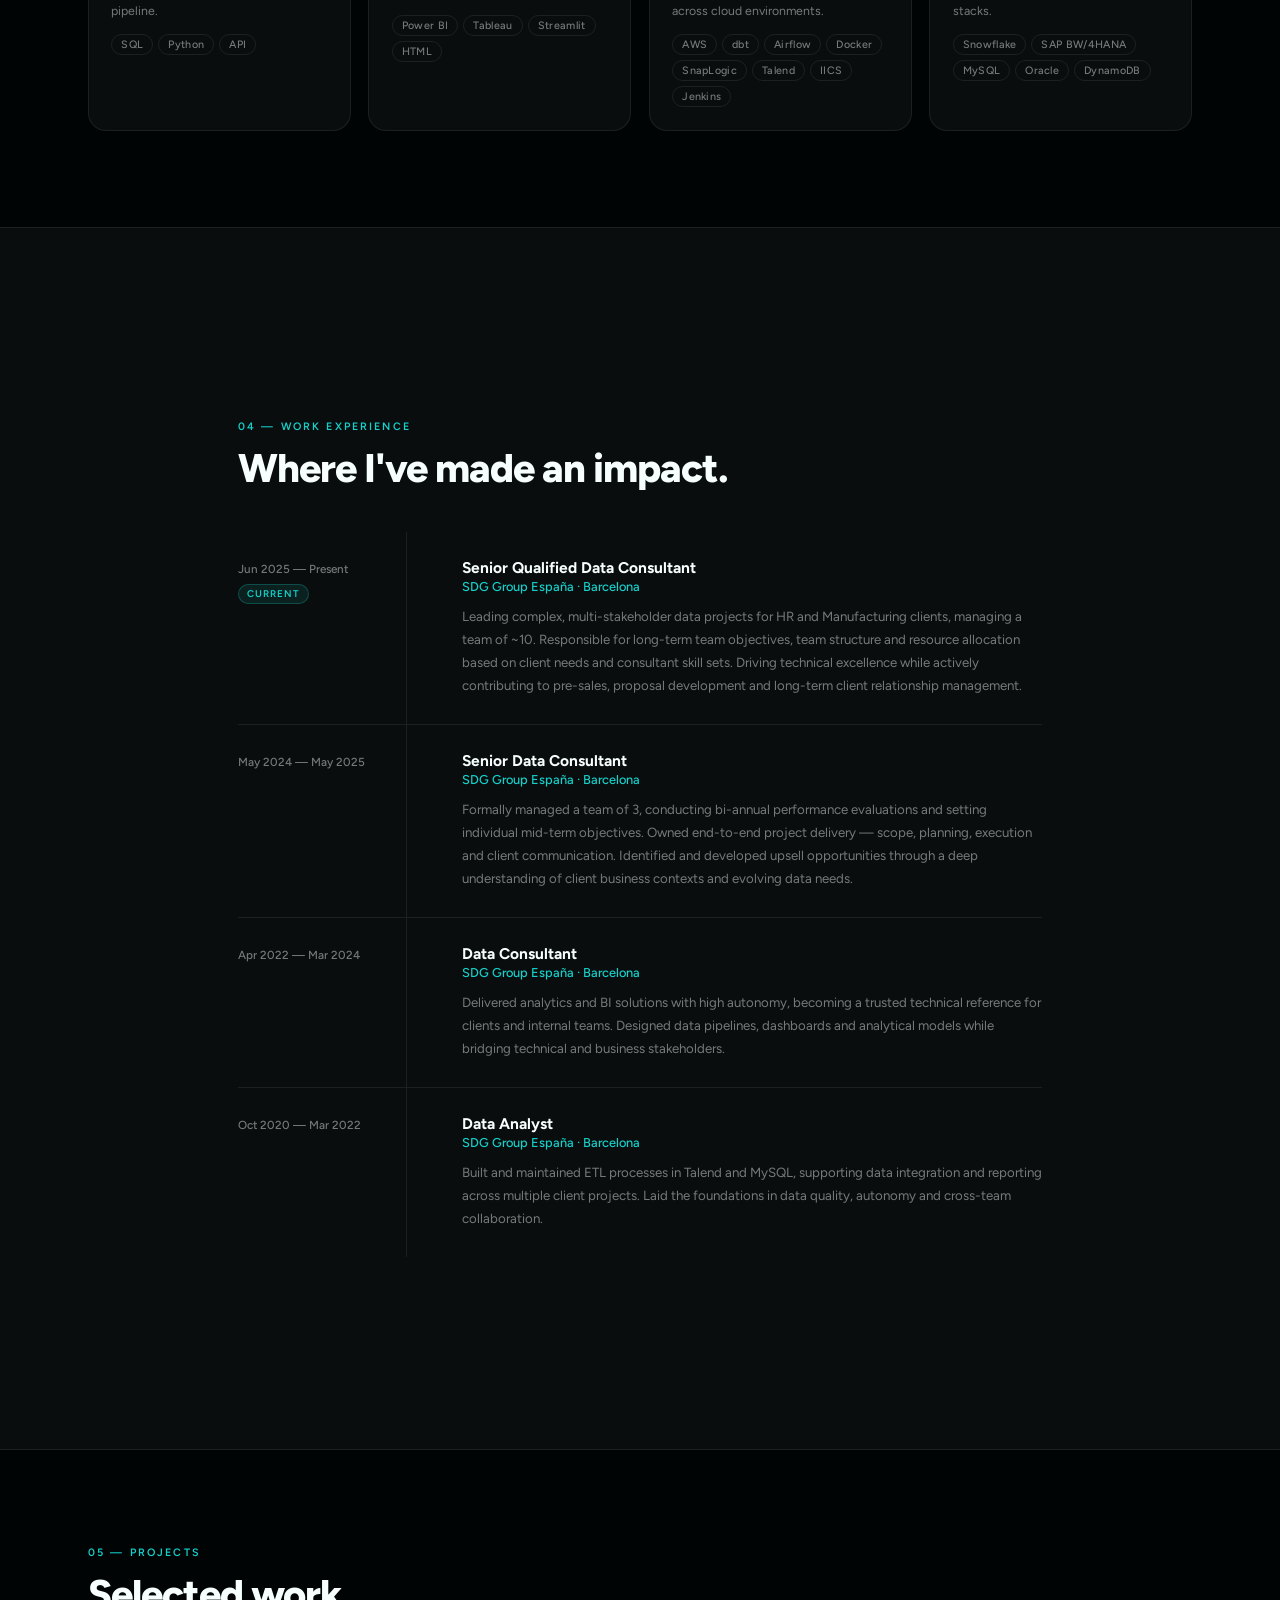
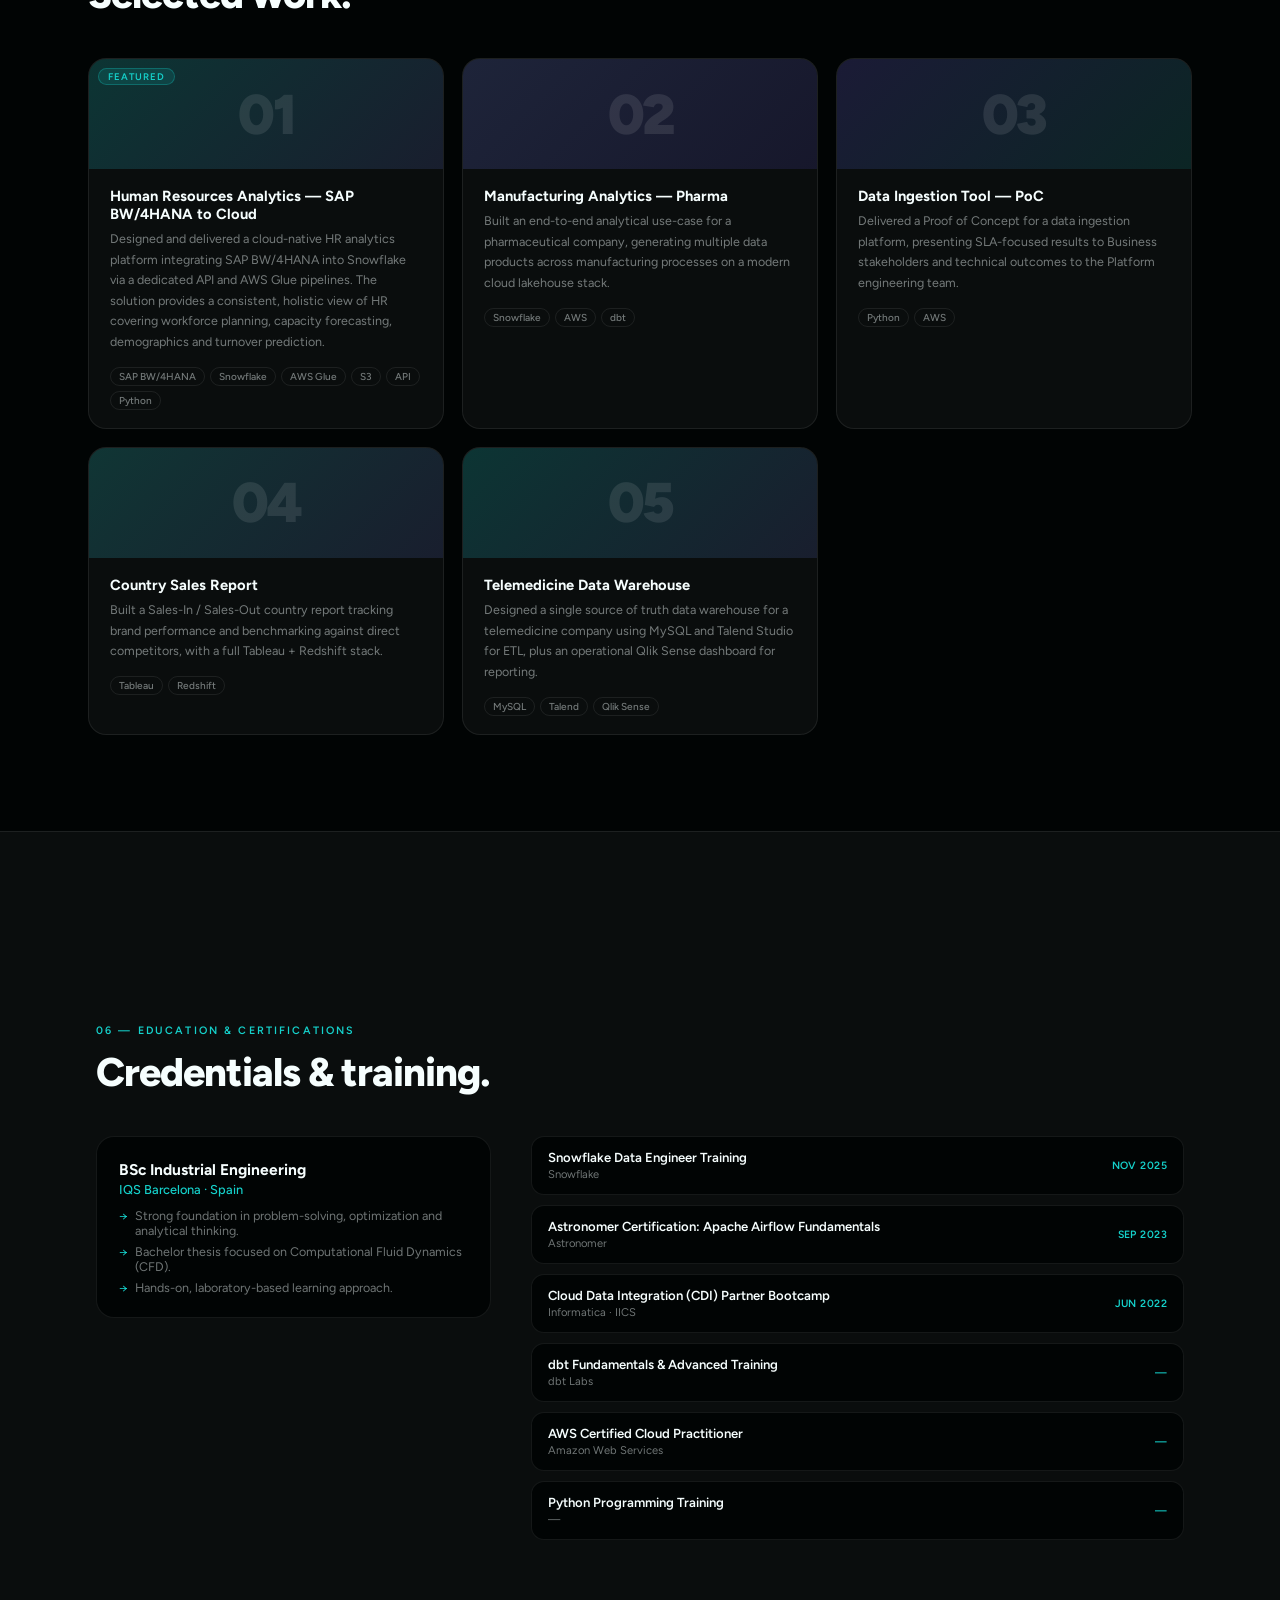
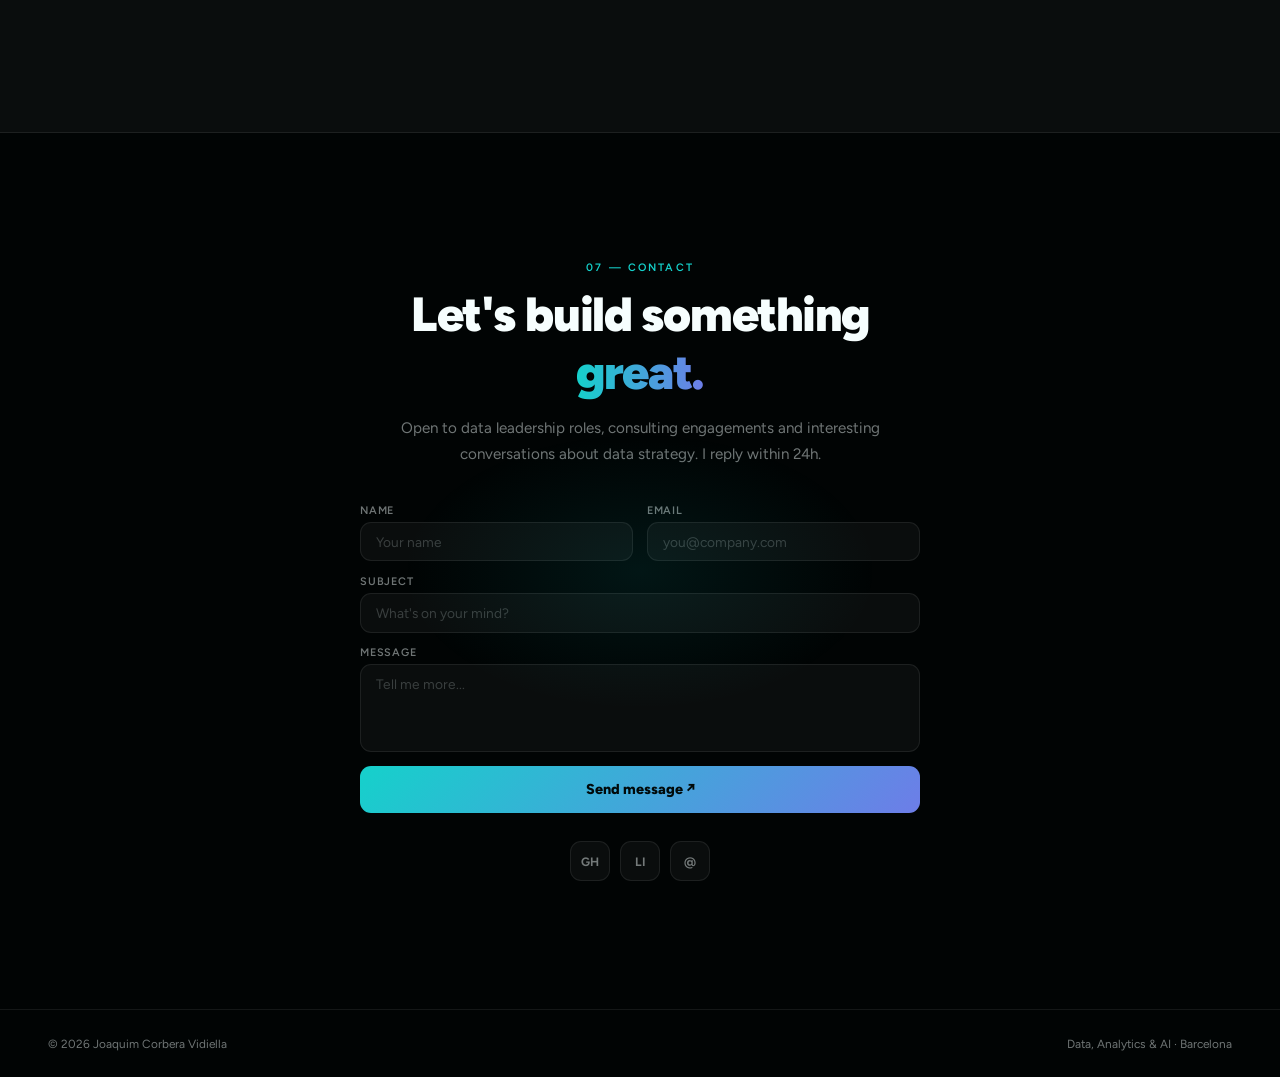
==== commit f82b7244: "add a folder structure to have a clear picture of my cv repo" ====
--- a/index.html
+++ b/index.html
@@ -1,486 +1,20 @@
 <!DOCTYPE html>
 <html lang="en" data-theme="dark">
 <head>
-<meta charset="UTF-8">
-<meta name="viewport" content="width=device-width, initial-scale=1.0">
-<title>Joaquim Corbera — Data, Analytics & AI</title>
-<link href="https://fonts.googleapis.com/css2?family=Figtree:wght@300;400;500;600;700;800;900&display=swap" rel="stylesheet">
-<style>
-*, *::before, *::after { box-sizing: border-box; margin: 0; padding: 0; }
-
-:root[data-theme="light"] {
-  --text: #010a0a;
-  --background: #fafefe;
-  --primary: #2ceae5;
-  --secondary: #808ff2;
-  --accent: #6a56ee;
-  --muted: rgba(1,10,10,0.5);
-  --card-bg: rgba(1,10,10,0.03);
-  --card-border: rgba(1,10,10,0.09);
-  --nav-bg: rgba(250,254,254,0.85);
-}
-:root[data-theme="dark"] {
-  --text: #f6fefe;
-  --background: #010404;
-  --primary: #15d1cb;
-  --secondary: #6d7de8;
-  --accent: #5e4fd6;
-  --muted: rgba(246,254,254,0.45);
-  --card-bg: rgba(255,255,255,0.04);
-  --card-border: rgba(255,255,255,0.08);
-  --nav-bg: rgba(1,4,4,0.8);
-}
-
-html { scroll-behavior: smooth; }
-body {
-  font-family: 'Figtree', sans-serif;
-  background: var(--background);
-  color: var(--text);
-  overflow-x: hidden;
-  transition: background 0.3s, color 0.3s;
-}
-
-.bg-mesh {
-  position: fixed; inset: 0; z-index: 0; pointer-events: none;
-  background:
-    radial-gradient(ellipse 70% 55% at 8% 18%, rgba(21,209,203,0.14) 0%, transparent 60%),
-    radial-gradient(ellipse 55% 45% at 88% 72%, rgba(109,125,232,0.12) 0%, transparent 55%),
-    radial-gradient(ellipse 45% 35% at 50% 95%, rgba(94,79,214,0.1) 0%, transparent 50%);
-}
-[data-theme="light"] .bg-mesh {
-  background:
-    radial-gradient(ellipse 70% 55% at 8% 18%, rgba(44,234,229,0.07) 0%, transparent 60%),
-    radial-gradient(ellipse 55% 45% at 88% 72%, rgba(128,143,242,0.06) 0%, transparent 55%);
-}
-.bg-grid {
-  position: fixed; inset: 0; z-index: 0; pointer-events: none;
-  background-image:
-    linear-gradient(rgba(21,209,203,0.04) 1px, transparent 1px),
-    linear-gradient(90deg, rgba(21,209,203,0.04) 1px, transparent 1px);
-  background-size: 60px 60px;
-}
-
-/* NAV */
-nav {
-  position: fixed; top: 0; left: 0; right: 0; z-index: 100;
-  display: flex; align-items: center; justify-content: space-between;
-  padding: 1.1rem 3rem;
-  backdrop-filter: blur(20px);
-  background: var(--nav-bg);
-  border-bottom: 1px solid var(--card-border);
-  transition: background 0.3s;
-}
-.nav-logo {
-  font-weight: 800; font-size: 1rem;
-  background: linear-gradient(90deg, var(--primary), var(--secondary));
-  -webkit-background-clip: text; -webkit-text-fill-color: transparent;
-  letter-spacing: -0.02em;
-}
-.nav-links { display: flex; gap: 1.75rem; list-style: none; }
-.nav-links a {
-  text-decoration: none; font-size: 0.78rem; font-weight: 500;
-  color: var(--muted); letter-spacing: 0.04em; text-transform: uppercase;
-  transition: color 0.2s;
-}
-.nav-links a:hover { color: var(--text); }
-.nav-right { display: flex; align-items: center; gap: 0.75rem; }
-.theme-toggle {
-  width: 34px; height: 34px; border-radius: 10px;
-  border: 1px solid var(--card-border); background: var(--card-bg);
-  cursor: pointer; display: flex; align-items: center; justify-content: center;
-  font-size: 0.9rem; transition: border-color 0.2s; color: var(--text);
-}
-.theme-toggle:hover { border-color: var(--primary); }
-.nav-cta {
-  font-size: 0.78rem; padding: 0.45rem 1.1rem;
-  border: 1px solid rgba(21,209,203,0.4);
-  border-radius: 100px; color: var(--primary);
-  text-decoration: none; font-weight: 600;
-  transition: background 0.2s;
-}
-.nav-cta:hover { background: rgba(21,209,203,0.1); }
-
-section { position: relative; z-index: 1; }
-
-/* HERO */
-#hero {
-  min-height: 100vh; display: flex; align-items: center;
-  padding: 8rem 3rem 4rem; max-width: 1200px; margin: 0 auto;
-}
-.hero-content { max-width: 760px; }
-.hero-tag {
-  display: inline-flex; align-items: center; gap: 8px;
-  font-size: 0.72rem; letter-spacing: 0.12em; text-transform: uppercase;
-  color: var(--primary); margin-bottom: 1.5rem;
-  border: 1px solid rgba(21,209,203,0.3); padding: 0.32rem 0.9rem;
-  border-radius: 100px; font-weight: 600;
-}
-.hero-tag::before {
-  content: ''; width: 6px; height: 6px; border-radius: 50%;
-  background: var(--primary); animation: pulse 2s infinite;
-}
-@keyframes pulse { 0%,100%{opacity:1} 50%{opacity:0.3} }
-.hero-title {
-  font-size: clamp(3rem, 7vw, 5.2rem); font-weight: 900;
-  line-height: 1.0; letter-spacing: -0.04em; margin-bottom: 0.35rem;
-}
-.hero-role {
-  font-size: clamp(1.3rem, 2.8vw, 2rem); font-weight: 300;
-  letter-spacing: -0.01em; margin-bottom: 1.5rem;
-  background: linear-gradient(90deg, var(--primary) 0%, var(--secondary) 60%, var(--accent) 100%);
-  -webkit-background-clip: text; -webkit-text-fill-color: transparent;
-}
-.hero-desc {
-  font-size: 0.97rem; font-weight: 400; line-height: 1.8;
-  color: var(--muted); max-width: 570px; margin-bottom: 2rem;
-}
-.hero-actions { display: flex; gap: 0.85rem; flex-wrap: wrap; margin-bottom: 1.1rem; }
-.btn-primary {
-  padding: 0.8rem 1.9rem; border-radius: 100px;
-  background: linear-gradient(135deg, var(--primary), var(--secondary));
-  color: #010a0a; font-weight: 700; font-size: 0.86rem;
-  text-decoration: none; border: none; cursor: pointer;
-  transition: opacity 0.2s, transform 0.15s;
-}
-.btn-primary:hover { opacity: 0.88; transform: translateY(-1px); }
-.btn-ghost {
-  padding: 0.8rem 1.9rem; border-radius: 100px;
-  border: 1px solid var(--card-border); color: var(--muted);
-  font-size: 0.86rem; text-decoration: none; font-weight: 500;
-  transition: border-color 0.2s, color 0.2s;
-}
-.btn-ghost:hover { border-color: rgba(255,255,255,0.25); color: var(--text); }
-.resume-box {
-  display: inline-flex; align-items: center; gap: 10px;
-  padding: 0.7rem 1.25rem; border-radius: 14px;
-  border: 1px solid var(--card-border); background: var(--card-bg);
-  text-decoration: none; color: var(--text); font-size: 0.83rem; font-weight: 500;
-  transition: border-color 0.2s, background 0.2s;
-}
-.resume-box:hover { border-color: var(--primary); background: rgba(21,209,203,0.04); }
-.resume-icon {
-  width: 30px; height: 30px; border-radius: 8px;
-  background: linear-gradient(135deg, var(--primary), var(--secondary));
-  display: flex; align-items: center; justify-content: center;
-  font-size: 0.75rem; color: #010a0a; font-weight: 800; flex-shrink: 0;
-}
-.hero-scroll {
-  position: absolute; bottom: 2.5rem; left: 50%; transform: translateX(-50%);
-  display: flex; flex-direction: column; align-items: center; gap: 8px;
-  color: var(--muted); font-size: 0.66rem; letter-spacing: 0.1em; text-transform: uppercase;
-  animation: bob 2s ease-in-out infinite;
-}
-.hero-scroll::after {
-  content: ''; width: 1px; height: 34px;
-  background: linear-gradient(to bottom, var(--muted), transparent);
-}
-@keyframes bob { 0%,100%{transform:translateX(-50%) translateY(0)} 50%{transform:translateX(-50%) translateY(6px)} }
-
-/* SECTION COMMON */
-.section-label {
-  font-size: 0.67rem; letter-spacing: 0.2em; text-transform: uppercase;
-  color: var(--primary); margin-bottom: 0.7rem; font-weight: 600;
-}
-.section-title {
-  font-size: clamp(1.7rem, 3.5vw, 2.5rem); font-weight: 800;
-  letter-spacing: -0.025em; margin-bottom: 2.5rem;
-}
-
-/* ABOUT */
-#sobre { padding: 8rem 3rem; max-width: 1200px; margin: 0 auto; }
-.about-grid {
-  display: grid; grid-template-columns: 1.1fr 0.9fr; gap: 5rem; align-items: center;
-}
-.about-text p {
-  font-size: 0.95rem; line-height: 1.85; color: var(--muted);
-  margin-bottom: 1rem; font-weight: 400;
-}
-.about-text p strong { color: var(--text); font-weight: 600; }
-.about-visual { position: relative; display: flex; justify-content: center; }
-.avatar-frame {
-  width: 250px; height: 250px;
-  border-radius: 40% 60% 55% 45% / 45% 40% 60% 55%;
-  background: linear-gradient(135deg, var(--primary) 0%, var(--secondary) 50%, var(--accent) 100%);
-  display: flex; align-items: center; justify-content: center;
-  font-size: 2.8rem; font-weight: 900; color: rgba(1,4,4,0.45);
-  letter-spacing: -0.04em;
-  animation: morph 9s ease-in-out infinite;
-}
-@keyframes morph {
-  0%,100%{border-radius:40% 60% 55% 45%/45% 40% 60% 55%}
-  25%{border-radius:55% 45% 40% 60%/60% 55% 45% 40%}
-  50%{border-radius:45% 55% 60% 40%/55% 60% 40% 45%}
-  75%{border-radius:60% 40% 45% 55%/40% 45% 55% 60%}
-}
-.floating-badge {
-  position: absolute; background: var(--card-bg);
-  border: 1px solid var(--card-border); backdrop-filter: blur(12px);
-  border-radius: 14px; padding: 0.6rem 1rem; font-size: 0.76rem;
-}
-.badge-1 { top: 8px; right: -8px; color: var(--primary); }
-.badge-2 { bottom: 16px; left: -16px; color: var(--secondary); }
-.badge-num { font-size: 1.25rem; font-weight: 800; display: block; }
-
-/* SOFT SKILLS */
-#softskills {
-  padding: 6rem 3rem;
-  border-top: 1px solid var(--card-border);
-  border-bottom: 1px solid var(--card-border);
-  background: var(--card-bg);
-}
-.softskills-inner { max-width: 1200px; margin: 0 auto; }
-.soft-grid {
-  display: grid; grid-template-columns: repeat(auto-fit, minmax(440px, 1fr));
-  gap: 1.1rem; margin-top: 2.5rem;
-}
-.soft-block {
-  background: var(--background); border: 1px solid var(--card-border);
-  border-radius: 18px; padding: 1.5rem;
-  transition: border-color 0.3s;
-}
-.soft-block:hover { border-color: rgba(21,209,203,0.3); }
-.soft-block-header { display: flex; align-items: center; gap: 10px; margin-bottom: 1rem; }
-.soft-icon {
-  width: 36px; height: 36px; border-radius: 10px;
-  display: flex; align-items: center; justify-content: center; font-size: 1rem; flex-shrink: 0;
-}
-.si-teal   { background: rgba(21,209,203,0.12); }
-.si-purple { background: rgba(109,125,232,0.12); }
-.si-accent { background: rgba(94,79,214,0.12); }
-.si-blue   { background: rgba(44,234,229,0.1); }
-.soft-block-title { font-weight: 700; font-size: 0.88rem; letter-spacing: -0.01em; }
-.soft-list { list-style: none; display: flex; flex-direction: column; gap: 0.7rem; }
-.soft-list li {
-  display: flex; gap: 9px; align-items: flex-start;
-  font-size: 0.8rem; line-height: 1.6; color: var(--muted);
-}
-.soft-list li strong { color: var(--text); font-weight: 600; }
-.soft-dot {
-  width: 5px; height: 5px; border-radius: 50%;
-  background: linear-gradient(135deg, var(--primary), var(--secondary));
-  flex-shrink: 0; margin-top: 7px;
-}
-
-/* HARD SKILLS */
-#skills { padding: 6rem 3rem; max-width: 1200px; margin: 0 auto; }
-.skills-grid {
-  display: grid; grid-template-columns: repeat(auto-fit, minmax(250px, 1fr));
-  gap: 1.1rem; margin-top: 2.5rem;
-}
-.skill-card {
-  background: var(--card-bg); border: 1px solid var(--card-border);
-  border-radius: 18px; padding: 1.4rem;
-  transition: border-color 0.3s, transform 0.2s;
-}
-.skill-card:hover { border-color: rgba(21,209,203,0.3); transform: translateY(-3px); }
-.skill-name { font-weight: 700; font-size: 0.92rem; margin-bottom: 0.35rem; margin-top: 0.75rem; }
-.skill-desc { font-size: 0.77rem; color: var(--muted); line-height: 1.55; margin-bottom: 0.9rem; }
-.skill-tags { display: flex; flex-wrap: wrap; gap: 5px; }
-.tag {
-  font-size: 0.67rem; padding: 3px 9px; border-radius: 100px;
-  border: 1px solid var(--card-border); color: var(--muted);
-  letter-spacing: 0.03em; font-weight: 500; transition: border-color 0.2s, color 0.2s;
-}
-.tag:hover { border-color: var(--primary); color: var(--primary); }
-
-/* EXPERIENCE */
-#experience {
-  padding: 6rem 3rem;
-  border-top: 1px solid var(--card-border);
-  border-bottom: 1px solid var(--card-border);
-  background: var(--card-bg);
-}
-.experience-inner { max-width: 900px; margin: 0 auto; }
-.exp-list { display: flex; flex-direction: column; margin-top: 2.5rem; }
-.exp-item {
-  display: grid; grid-template-columns: 160px 1fr;
-  gap: 2rem; padding: 1.65rem 0;
-  border-bottom: 1px solid var(--card-border); position: relative;
-}
-.exp-item:last-child { border-bottom: none; }
-.exp-item::before {
-  content: ''; position: absolute;
-  left: 168px; top: 0; bottom: 0; width: 1px;
-  background: var(--card-border);
-}
-.exp-date { font-size: 0.73rem; color: var(--muted); font-weight: 500; line-height: 1.5; padding-top: 3px; }
-.exp-current {
-  display: inline-block; font-size: 0.61rem; letter-spacing: 0.1em; text-transform: uppercase;
-  padding: 2px 8px; border-radius: 100px;
-  background: rgba(21,209,203,0.1); color: var(--primary);
-  border: 1px solid rgba(21,209,203,0.25); margin-top: 5px; font-weight: 600;
-}
-.exp-body { padding-left: 2rem; }
-.exp-role { font-weight: 700; font-size: 0.97rem; margin-bottom: 2px; }
-.exp-company { font-size: 0.8rem; color: var(--primary); font-weight: 500; margin-bottom: 0.65rem; }
-.exp-desc { font-size: 0.83rem; color: var(--muted); line-height: 1.75; }
-
-/* PROJECTS */
-#proyectos { padding: 6rem 3rem; max-width: 1200px; margin: 0 auto; }
-.projects-grid {
-  display: grid; grid-template-columns: repeat(auto-fit, minmax(320px, 1fr));
-  gap: 1.1rem; margin-top: 2.5rem;
-}
-.project-card {
-  background: var(--card-bg); border: 1px solid var(--card-border);
-  border-radius: 18px; overflow: hidden;
-  transition: transform 0.25s, border-color 0.25s;
-}
-.project-card:hover { transform: translateY(-4px); border-color: rgba(21,209,203,0.3); }
-.project-thumb {
-  height: 110px; display: flex; align-items: center; justify-content: center; position: relative;
-}
-.pt-1 { background: linear-gradient(135deg, rgba(21,209,203,0.2), rgba(109,125,232,0.15)); }
-.pt-2 { background: linear-gradient(135deg, rgba(109,125,232,0.2), rgba(94,79,214,0.15)); }
-.pt-3 { background: linear-gradient(135deg, rgba(94,79,214,0.2), rgba(21,209,203,0.12)); }
-.pt-4 { background: linear-gradient(135deg, rgba(44,234,229,0.18), rgba(109,125,232,0.15)); }
-.project-num { font-size: 3.5rem; font-weight: 900; opacity: 0.1; letter-spacing: -0.05em; }
-.project-tag-feat {
-  position: absolute; top: 9px; left: 9px;
-  font-size: 0.6rem; letter-spacing: 0.1em; text-transform: uppercase;
-  padding: 2px 9px; border-radius: 100px;
-  background: rgba(21,209,203,0.12); color: var(--primary);
-  border: 1px solid rgba(21,209,203,0.28); font-weight: 600;
-}
-.project-body { padding: 1.15rem 1.3rem; }
-.project-title { font-weight: 700; font-size: 0.92rem; margin-bottom: 0.35rem; }
-.project-desc { font-size: 0.78rem; color: var(--muted); line-height: 1.65; margin-bottom: 0.9rem; }
-.project-footer { display: flex; align-items: center; }
-.project-stack { display: flex; flex-wrap: wrap; gap: 5px; }
-.stack-tag {
-  font-size: 0.63rem; padding: 2px 8px; border-radius: 100px;
-  border: 1px solid var(--card-border); color: var(--muted); font-weight: 500;
-}
-
-/* EDUCATION */
-#education {
-  padding: 6rem 3rem;
-  border-top: 1px solid var(--card-border);
-  border-bottom: 1px solid var(--card-border);
-  background: var(--card-bg);
-}
-.education-inner { max-width: 1200px; margin: 0 auto; }
-.edu-certs-grid {
-  display: grid; grid-template-columns: 1fr 1.65fr; gap: 2.5rem;
-  margin-top: 2.5rem; align-items: start;
-}
-.edu-card {
-  background: var(--background); border: 1px solid var(--card-border);
-  border-radius: 18px; padding: 1.4rem;
-}
-.edu-degree { font-weight: 700; font-size: 0.97rem; margin-bottom: 3px; }
-.edu-school { font-size: 0.8rem; color: var(--primary); font-weight: 500; margin-bottom: 0.7rem; }
-.edu-points { list-style: none; display: flex; flex-direction: column; gap: 6px; }
-.edu-points li {
-  font-size: 0.78rem; color: var(--muted); display: flex; gap: 7px; align-items: flex-start;
-}
-.edu-points li::before { content: '→'; color: var(--primary); flex-shrink: 0; font-size: 0.72rem; margin-top: 1px; }
-.certs-list { display: flex; flex-direction: column; gap: 0.65rem; }
-.cert-item {
-  background: var(--background); border: 1px solid var(--card-border);
-  border-radius: 13px; padding: 0.8rem 1rem;
-  display: flex; align-items: center; justify-content: space-between; gap: 1rem;
-  transition: border-color 0.2s;
-}
-.cert-item:hover { border-color: rgba(21,209,203,0.3); }
-.cert-name { font-size: 0.82rem; font-weight: 600; }
-.cert-issuer { font-size: 0.7rem; color: var(--muted); margin-top: 2px; }
-.cert-date { font-size: 0.66rem; color: var(--primary); font-weight: 600; letter-spacing: 0.04em; white-space: nowrap; }
-
-/* CONTACT */
-#contacto { padding: 8rem 3rem; text-align: center; position: relative; }
-.contact-inner { max-width: 560px; margin: 0 auto; }
-.contact-glow {
-  position: absolute; top: 50%; left: 50%; transform: translate(-50%,-50%);
-  width: 480px; height: 280px;
-  background: radial-gradient(ellipse, rgba(21,209,203,0.09) 0%, transparent 70%);
-  pointer-events: none;
-}
-.contact-title {
-  font-size: clamp(2rem, 5vw, 3rem); font-weight: 900;
-  letter-spacing: -0.03em; margin-bottom: 0.85rem;
-}
-.contact-title span {
-  background: linear-gradient(90deg, var(--primary), var(--secondary));
-  -webkit-background-clip: text; -webkit-text-fill-color: transparent;
-}
-.contact-sub { color: var(--muted); font-size: 0.95rem; line-height: 1.75; margin-bottom: 2.25rem; }
-.contact-form { display: flex; flex-direction: column; gap: 0.85rem; text-align: left; }
-.form-row { display: grid; grid-template-columns: 1fr 1fr; gap: 0.85rem; }
-.form-field { display: flex; flex-direction: column; gap: 5px; }
-.form-field label {
-  font-size: 0.68rem; color: var(--muted); letter-spacing: 0.07em;
-  text-transform: uppercase; font-weight: 600;
-}
-.form-field input, .form-field textarea {
-  background: var(--card-bg); border: 1px solid var(--card-border);
-  border-radius: 11px; padding: 0.68rem 0.95rem;
-  color: var(--text); font-family: 'Figtree', sans-serif; font-size: 0.86rem;
-  outline: none; resize: none; transition: border-color 0.2s;
-}
-.form-field input:focus, .form-field textarea:focus { border-color: rgba(21,209,203,0.5); }
-.form-field input::placeholder, .form-field textarea::placeholder { color: rgba(246,254,254,0.2); }
-[data-theme="light"] .form-field input::placeholder,
-[data-theme="light"] .form-field textarea::placeholder { color: rgba(1,10,10,0.22); }
-.form-submit {
-  width: 100%; padding: 0.92rem;
-  background: linear-gradient(135deg, var(--primary), var(--secondary));
-  border: none; border-radius: 11px; color: #010a0a;
-  font-family: 'Figtree', sans-serif; font-weight: 800; font-size: 0.9rem;
-  cursor: pointer; transition: opacity 0.2s, transform 0.15s;
-}
-.form-submit:hover { opacity: 0.88; transform: translateY(-1px); }
-.social-row { display: flex; justify-content: center; gap: 0.65rem; margin-top: 1.75rem; }
-.social-btn {
-  width: 40px; height: 40px; border-radius: 11px;
-  border: 1px solid var(--card-border); background: var(--card-bg);
-  display: flex; align-items: center; justify-content: center;
-  color: var(--muted); text-decoration: none; font-size: 0.76rem; font-weight: 700;
-  transition: border-color 0.2s, color 0.2s;
-}
-.social-btn:hover { border-color: var(--primary); color: var(--primary); }
-
-footer {
-  position: relative; z-index: 1;
-  padding: 1.65rem 3rem;
-  border-top: 1px solid var(--card-border);
-  display: flex; align-items: center; justify-content: space-between;
-  font-size: 0.74rem; color: var(--muted);
-}
-
-.fade-in { opacity: 0; transform: translateY(20px); animation: fadeUp 0.65s ease forwards; }
-.fade-in:nth-child(1){animation-delay:.1s}
-.fade-in:nth-child(2){animation-delay:.22s}
-.fade-in:nth-child(3){animation-delay:.34s}
-.fade-in:nth-child(4){animation-delay:.46s}
-.fade-in:nth-child(5){animation-delay:.58s}
-@keyframes fadeUp { to { opacity:1; transform:translateY(0); } }
-
-@media (max-width: 900px) {
-  nav { padding: 1rem 1.5rem; }
-  .nav-links { display: none; }
-  #hero,#sobre,#skills,#proyectos,#contacto { padding-left:1.5rem; padding-right:1.5rem; }
-  #softskills,#experience,#education { padding-left:1.5rem; padding-right:1.5rem; }
-  .softskills-inner,.experience-inner,.education-inner { padding:0; }
-  .about-grid { grid-template-columns:1fr; }
-  .about-visual { order:-1; }
-  .soft-grid { grid-template-columns:1fr; }
-  .form-row { grid-template-columns:1fr; }
-  .edu-certs-grid { grid-template-columns:1fr; }
-  .exp-item { grid-template-columns:1fr; gap:.5rem; }
-  .exp-item::before { display:none; }
-  .exp-body { padding-left:0; }
-  footer { flex-direction:column; gap:.5rem; text-align:center; }
-}
-</style>
+  <meta charset="UTF-8">
+  <meta name="viewport" content="width=device-width, initial-scale=1.0">
+  <title>Joaquim Corbera — Data, Analytics & AI</title>
+  <link href="https://fonts.googleapis.com/css2?family=Figtree:wght@300;400;500;600;700;800;900&display=swap" rel="stylesheet">
+  <link rel="stylesheet" href="assets/css/styles.css">
 </head>
 <body>
 
 <div class="bg-mesh"></div>
 <div class="bg-grid"></div>
 
+<!-- NAV -->
 <nav>
-  <span class="nav-logo">Joaquim Corbera</span>
+  <span class="nav-logo">JC — Data & AI</span>
   <ul class="nav-links">
     <li><a href="#sobre">About</a></li>
     <li><a href="#softskills">Skills</a></li>
@@ -498,18 +32,16 @@
 <!-- HERO -->
 <section id="hero">
   <div class="hero-content">
-    <div class="hero-tag fade-in">Open to new opportunities</div>
-    <h1 class="hero-title fade-in">Joaquim<br>Corbera<br>Vidiella.</h1>
-    <p class="hero-role fade-in">Data, Analytics & AI</p>
-    <p class="hero-desc fade-in">
-      Senior consultant with 6+ years delivering end-to-end data solutions in consulting environments. Strong background in data engineering, analytics architectures and cloud platforms — combined with proven team leadership, client management and pre-sales capabilities.
-    </p>
+    <div class="hero-tag fade-in" id="heroTag"></div>
+    <h1 class="hero-title fade-in" id="heroTitle"></h1>
+    <p class="hero-role fade-in" id="heroRole"></p>
+    <p class="hero-desc fade-in" id="heroDesc"></p>
     <div class="hero-actions fade-in">
       <a href="#proyectos" class="btn-primary">View my work</a>
       <a href="#contacto" class="btn-ghost">Get in touch</a>
     </div>
     <div class="fade-in">
-      <a href="[data-uri]" download="Joaquim_Corbera_CV.pdf" class="resume-box">
+      <a id="cvLink" href="cv/Joaquim_Corbera_CV.pdf" download="Joaquim_Corbera_CV.pdf" class="resume-box">
         <div class="resume-icon">CV</div>
         <div>
           <div style="font-size:0.83rem;font-weight:600;">Download résumé</div>
@@ -528,19 +60,15 @@
     <p class="section-label">01 — About me</p>
     <h2 class="section-title">Turning data into<br>strategic decisions.</h2>
     <div class="about-grid">
-      <div class="about-text">
-        <p>I'm a <strong>Senior Data & AI consultant</strong> who has spent 6+ years at <strong>SDG Group</strong> building the kind of data infrastructure that changes how businesses actually operate — not just dashboards that look good in a demo.</p>
-        <p>I work at the intersection of <strong>technical depth and business fluency</strong>. I can architect a Snowflake pipeline, migrate a SAP BW/4HANA layer to a cloud lakehouse, and lead a client steering committee — all in the same day. That combination is what I bring to data leadership roles.</p>
-        <p>Currently looking for a <strong>management position</strong> in data teams — where I can own data strategy end-to-end, scale teams and build long-term client value in data-driven organizations.</p>
-      </div>
-      <div class="about-visual">
-        <img src="[data-uri]" alt="Joaquim Corbera" style="width:260px;height:260px;object-fit:cover;object-position:center top;border-radius:40% 60% 55% 45% / 45% 40% 60% 55%;animation:morph 9s ease-in-out infinite;">
-        <div class="floating-badge badge-1">
-          <span class="badge-num">6+</span>years in data consulting
-        </div>
-        <div class="floating-badge badge-2">
-          <span class="badge-num">~10</span>person team led
-        </div>
+      <div class="about-text" id="aboutText"></div>
+      <div class="about-visual" id="aboutStats">
+        <img
+          src="assets/img/foto_cv.png"
+          alt="Joaquim Corbera"
+          style="width:250px;height:250px;object-fit:cover;object-position:center top;
+                 border-radius:40% 60% 55% 45% / 45% 40% 60% 55%;
+                 animation:morph 9s ease-in-out infinite;"
+        >
       </div>
     </div>
   </div>
@@ -551,55 +79,7 @@
   <div class="softskills-inner" style="padding:6rem 3rem;">
     <p class="section-label">02 — Soft Skills</p>
     <h2 class="section-title">How I work & lead.</h2>
-    <div class="soft-grid">
-
-      <div class="soft-block">
-        <div class="soft-block-header">
-          <div class="soft-icon si-teal">🧩</div>
-          <div class="soft-block-title">Problem solving & critical thinking</div>
-        </div>
-        <ul class="soft-list">
-          <li><span class="soft-dot"></span><div><strong>Analytical mindset</strong> — I decompose complex data challenges into structured, actionable steps before any code is written.</div></li>
-          <li><span class="soft-dot"></span><div><strong>Best practices</strong> — Clean code, documentation, version control and reproducible pipelines are non-negotiable for me.</div></li>
-          <li><span class="soft-dot"></span><div><strong>Systems thinking</strong> — Every technical decision is evaluated for its ripple effects on architecture, business processes and long-term scalability.</div></li>
-        </ul>
-      </div>
-
-      <div class="soft-block">
-        <div class="soft-block-header">
-          <div class="soft-icon si-purple">🎯</div>
-          <div class="soft-block-title">Leadership & ownership</div>
-        </div>
-        <ul class="soft-list">
-          <li><span class="soft-dot"></span><div><strong>Full ownership</strong> — End-to-end accountability: scope, delivery, quality and client outcomes. No hand-offs without context.</div></li>
-          <li><span class="soft-dot"></span><div><strong>Proactive decision-making</strong> — I surface risks early, escalate when needed and bring solutions rather than problems.</div></li>
-          <li><span class="soft-dot"></span><div><strong>Mentorship mindset</strong> — I invest in my team's growth through code reviews, knowledge-sharing sessions and fostering technical autonomy.</div></li>
-        </ul>
-      </div>
-
-      <div class="soft-block">
-        <div class="soft-block-header">
-          <div class="soft-icon si-accent">🤝</div>
-          <div class="soft-block-title">Communication & collaboration</div>
-        </div>
-        <ul class="soft-list">
-          <li><span class="soft-dot"></span><div><strong>Cross-functional fluency</strong> — I bridge engineering, analytics and business. I make complex technical concepts tangible for decision-makers.</div></li>
-          <li><span class="soft-dot"></span><div><strong>Constructive feedback</strong> — I give and receive honest feedback in a way that raises quality without creating friction.</div></li>
-        </ul>
-      </div>
-
-      <div class="soft-block">
-        <div class="soft-block-header">
-          <div class="soft-icon si-blue">🌱</div>
-          <div class="soft-block-title">Adaptability & continuous learning</div>
-        </div>
-        <ul class="soft-list">
-          <li><span class="soft-dot"></span><div><strong>Fast ramp-up</strong> — Adapting to new client environments, tech stacks and business domains is a core muscle I've built over 6 years of consulting.</div></li>
-          <li><span class="soft-dot"></span><div><strong>Tech curiosity</strong> — I stay genuinely up to date with the data ecosystem — not chasing hype, but understanding what actually moves the needle.</div></li>
-        </ul>
-      </div>
-
-    </div>
+    <div class="soft-grid" id="softGrid"></div>
   </div>
 </section>
 
@@ -607,38 +87,7 @@
 <section id="skills">
   <p class="section-label">03 — Hard Skills</p>
   <h2 class="section-title">Tools & technologies.</h2>
-  <div class="skills-grid">
-    <div class="skill-card">
-      <div class="soft-icon si-teal">🖥️</div>
-      <div class="skill-name">Backend</div>
-      <div class="skill-desc">Data manipulation, scripting and query languages at the core of every pipeline.</div>
-      <div class="skill-tags"><span class="tag">SQL</span><span class="tag">Python</span><span class="tag">API</span></div>
-    </div>
-    <div class="skill-card">
-      <div class="soft-icon si-purple">📊</div>
-      <div class="skill-name">Frontend & BI</div>
-      <div class="skill-desc">Visualization tools that turn data into decisions for business stakeholders.</div>
-      <div class="skill-tags">
-        <span class="tag">Power BI</span><span class="tag">Tableau</span><span class="tag">Streamlit</span><span class="tag">HTML</span>
-      </div>
-    </div>
-    <div class="skill-card">
-      <div class="soft-icon si-accent">☁️</div>
-      <div class="skill-name">Data & Cloud</div>
-      <div class="skill-desc">End-to-end data platforms, orchestration and integration tools across cloud environments.</div>
-      <div class="skill-tags">
-        <span class="tag">AWS</span><span class="tag">dbt</span><span class="tag">Airflow</span><span class="tag">Docker</span><span class="tag">SnapLogic</span><span class="tag">Talend</span><span class="tag">IICS</span><span class="tag">Jenkins</span>
-      </div>
-    </div>
-    <div class="skill-card">
-      <div class="soft-icon si-blue">🗄️</div>
-      <div class="skill-name">Databases</div>
-      <div class="skill-desc">Relational, analytical and cloud-native databases across multiple technology stacks.</div>
-      <div class="skill-tags">
-        <span class="tag">Snowflake</span><span class="tag">SAP BW/4HANA</span><span class="tag">MySQL</span><span class="tag">Oracle</span><span class="tag">DynamoDB</span>
-      </div>
-    </div>
-  </div>
+  <div class="skills-grid" id="hardGrid"></div>
 </section>
 
 <!-- EXPERIENCE -->
@@ -646,48 +95,7 @@
   <div class="experience-inner" style="padding:6rem 3rem;">
     <p class="section-label">04 — Work Experience</p>
     <h2 class="section-title">Where I've made an impact.</h2>
-    <div class="exp-list">
-
-      <div class="exp-item">
-        <div class="exp-date">
-          Jun 2025 — Present<br>
-          <span class="exp-current">Current</span>
-        </div>
-        <div class="exp-body">
-          <div class="exp-role">Senior Qualified Data Consultant</div>
-          <div class="exp-company">SDG Group España · Barcelona</div>
-          <div class="exp-desc">Leading complex, multi-stakeholder data projects for HR and Manufacturing clients, managing a team of ~10. Responsible for long-term team objectives, team structure and resource allocation based on client needs and consultant skill sets. Driving technical excellence while actively contributing to pre-sales, proposal development and long-term client relationship management.</div>
-        </div>
-      </div>
-
-      <div class="exp-item">
-        <div class="exp-date">May 2024 — May 2025</div>
-        <div class="exp-body">
-          <div class="exp-role">Senior Data Consultant</div>
-          <div class="exp-company">SDG Group España · Barcelona</div>
-          <div class="exp-desc">Owned end-to-end project delivery — scope, planning, execution and client communication. Formally managed a team of 3, conducting bi-annual performance evaluations and setting individual mid-term objectives. Identified and developed upsell opportunities through a deep understanding of client business contexts and evolving data needs.</div>
-        </div>
-      </div>
-
-      <div class="exp-item">
-        <div class="exp-date">Apr 2022 — Mar 2024</div>
-        <div class="exp-body">
-          <div class="exp-role">Data Consultant</div>
-          <div class="exp-company">SDG Group España · Barcelona</div>
-          <div class="exp-desc">Delivered analytics and BI solutions with high autonomy, becoming a trusted technical reference for clients and internal teams. Designed pipelines, dashboards and analytical models while bridging technical and business stakeholders.</div>
-        </div>
-      </div>
-
-      <div class="exp-item">
-        <div class="exp-date">Oct 2020 — Mar 2022</div>
-        <div class="exp-body">
-          <div class="exp-role">Data Analyst</div>
-          <div class="exp-company">SDG Group España · Barcelona</div>
-          <div class="exp-desc">Built and maintained ETL processes in Talend and MySQL across multiple client projects, supporting data integration and reporting. Laid the foundations in data quality, autonomy and cross-team collaboration.</div>
-        </div>
-      </div>
-
-    </div>
+    <div class="exp-list" id="expList"></div>
   </div>
 </section>
 
@@ -695,85 +103,7 @@
 <section id="proyectos">
   <p class="section-label">05 — Projects</p>
   <h2 class="section-title">Selected work.</h2>
-  <div class="projects-grid">
-
-    <div class="project-card">
-      <div class="project-thumb pt-1">
-        <span class="project-num">01</span>
-        <span class="project-tag-feat">Featured</span>
-      </div>
-      <div class="project-body">
-        <div class="project-title">Human Resources Analytics — SAP BW/4HANA to Cloud</div>
-        <div class="project-desc">Designed and delivered a cloud-native HR analytics platform integrating SAP BW/4HANA into Snowflake via a dedicated API and AWS Glue pipelines. The solution provides a consistent, holistic view of HR covering workforce planning, capacity forecasting, demographics and turnover prediction.</div>
-        <div class="project-footer">
-          <div class="project-stack">
-            <span class="stack-tag">SAP BW/4HANA</span><span class="stack-tag">Snowflake</span><span class="stack-tag">AWS Glue</span><span class="stack-tag">S3</span><span class="stack-tag">API</span><span class="stack-tag">Python</span>
-          </div>
-        </div>
-      </div>
-    </div>
-
-    <div class="project-card">
-      <div class="project-thumb pt-2">
-        <span class="project-num">02</span>
-      </div>
-      <div class="project-body">
-        <div class="project-title">Manufacturing Analytics — Pharma</div>
-        <div class="project-desc">Built an end-to-end analytical use-case for a pharmaceutical company, generating multiple data products across manufacturing processes on a modern cloud lakehouse stack.</div>
-        <div class="project-footer">
-          <div class="project-stack">
-            <span class="stack-tag">Snowflake</span><span class="stack-tag">AWS</span><span class="stack-tag">dbt</span>
-          </div>
-        </div>
-      </div>
-    </div>
-
-    <div class="project-card">
-      <div class="project-thumb pt-3">
-        <span class="project-num">03</span>
-      </div>
-      <div class="project-body">
-        <div class="project-title">Data Ingestion Tool — PoC</div>
-        <div class="project-desc">Delivered a Proof of Concept for a data ingestion platform, presenting SLA-focused results to Business stakeholders and technical outcomes to the Platform engineering team.</div>
-        <div class="project-footer">
-          <div class="project-stack">
-            <span class="stack-tag">Python</span><span class="stack-tag">AWS</span>
-          </div>
-        </div>
-      </div>
-    </div>
-
-    <div class="project-card">
-      <div class="project-thumb pt-4">
-        <span class="project-num">04</span>
-      </div>
-      <div class="project-body">
-        <div class="project-title">Country Sales Report</div>
-        <div class="project-desc">Built a Sales-In / Sales-Out country report tracking brand performance and benchmarking against direct competitors, with a full Tableau + Redshift stack.</div>
-        <div class="project-footer">
-          <div class="project-stack">
-            <span class="stack-tag">Tableau</span><span class="stack-tag">Redshift</span>
-          </div>
-        </div>
-      </div>
-    </div>
-
-    <div class="project-card">
-      <div class="project-thumb pt-1">
-        <span class="project-num">05</span>
-      </div>
-      <div class="project-body">
-        <div class="project-title">Telemedicine Data Warehouse</div>
-        <div class="project-desc">Designed a single source of truth data warehouse for a telemedicine company using MySQL and Talend Studio for ETL, plus an operational Qlik Sense dashboard for reporting.</div>
-        <div class="project-footer">
-          <div class="project-stack">
-            <span class="stack-tag">MySQL</span><span class="stack-tag">Talend</span><span class="stack-tag">Qlik Sense</span>
-          </div>
-        </div>
-      </div>
-    </div>
-
-  </div>
+  <div class="projects-grid" id="projectsGrid"></div>
 </section>
 
 <!-- EDUCATION & CERTS -->
@@ -782,62 +112,8 @@
     <p class="section-label">06 — Education & Certifications</p>
     <h2 class="section-title">Credentials & training.</h2>
     <div class="edu-certs-grid">
-
-      <div class="edu-card">
-        <div class="edu-degree">BSc Industrial Engineering</div>
-        <div class="edu-school">IQS Barcelona · Spain</div>
-        <ul class="edu-points">
-          <li>Strong foundation in problem-solving, optimization and analytical thinking.</li>
-          <li>Bachelor thesis focused on Computational Fluid Dynamics (CFD).</li>
-          <li>Hands-on, laboratory-based learning approach.</li>
-        </ul>
-      </div>
-
-      <div class="certs-list">
-        <div class="cert-item">
-          <div>
-            <div class="cert-name">Snowflake Data Engineer Training</div>
-            <div class="cert-issuer">Snowflake</div>
-          </div>
-          <div class="cert-date">NOV 2025</div>
-        </div>
-        <div class="cert-item">
-          <div>
-            <div class="cert-name">Astronomer Certification: Apache Airflow Fundamentals</div>
-            <div class="cert-issuer">Astronomer</div>
-          </div>
-          <div class="cert-date">SEP 2023</div>
-        </div>
-        <div class="cert-item">
-          <div>
-            <div class="cert-name">Cloud Data Integration (CDI) Partner Bootcamp</div>
-            <div class="cert-issuer">Informatica · IICS</div>
-          </div>
-          <div class="cert-date">JUN 2022</div>
-        </div>
-        <div class="cert-item">
-          <div>
-            <div class="cert-name">dbt Fundamentals & Advanced Training</div>
-            <div class="cert-issuer">dbt Labs</div>
-          </div>
-          <div class="cert-date">—</div>
-        </div>
-        <div class="cert-item">
-          <div>
-            <div class="cert-name">AWS Certified Cloud Practitioner</div>
-            <div class="cert-issuer">Amazon Web Services</div>
-          </div>
-          <div class="cert-date">—</div>
-        </div>
-        <div class="cert-item">
-          <div>
-            <div class="cert-name">Python Programming Training</div>
-            <div class="cert-issuer">—</div>
-          </div>
-          <div class="cert-date">—</div>
-        </div>
-      </div>
-
+      <div class="edu-card" id="educationCard"></div>
+      <div class="certs-list" id="certsList"></div>
     </div>
   </div>
 </section>
@@ -847,8 +123,8 @@
   <div class="contact-glow"></div>
   <div class="contact-inner">
     <p class="section-label" style="text-align:center;">07 — Contact</p>
-    <h2 class="contact-title">Let's build something <span>great.</span></h2>
-    <p class="contact-sub">Open to data leadership roles, consulting engagements and interesting conversations about data strategy. I reply within 24h.</p>
+    <h2 class="contact-title" id="contactHeading"></h2>
+    <p class="contact-sub" id="contactSub"></p>
     <form class="contact-form" id="contactForm" onsubmit="sendEmail(event)">
       <div class="form-row">
         <div class="form-field">
@@ -871,9 +147,9 @@
       <button class="form-submit" type="submit">Send message ↗</button>
     </form>
     <div class="social-row">
-      <a href="https://github.com/quimcorbera" target="_blank" class="social-btn" title="GitHub">GH</a>
-      <a href="https://www.linkedin.com/in/joaquimcorberavidiella/" target="_blank" class="social-btn" title="LinkedIn">LI</a>
-      <a href="/cdn-cgi/l/email-protection#f19b9e908084989cdf929e839394839087989598949d9d90b1969c90989ddf929e9c" class="social-btn" title="Email">@</a>
+      <a id="contactGH" href="#" target="_blank" class="social-btn" title="GitHub">GH</a>
+      <a id="contactLI" href="#" target="_blank" class="social-btn" title="LinkedIn">LI</a>
+      <a id="contactEM" href="#" class="social-btn" title="Email">@</a>
     </div>
   </div>
 </section>
@@ -883,21 +159,9 @@
   <span>Data, Analytics & AI · Barcelona</span>
 </footer>
 
-<script data-cfasync="false" src="/cdn-cgi/scripts/5c5dd728/cloudflare-static/email-decode.min.js"></script><script>
-function sendEmail(e) {
-  e.preventDefault();
-  const name = document.getElementById('senderName').value.trim();
-  const email = document.getElementById('senderEmail').value.trim();
-  const subject = document.getElementById('subject').value.trim();
-  const message = document.getElementById('message').value.trim();
-  const body = (name ? 'From: ' + name + (email ? ' (' + email + ')' : '') + '\n\n' : '') + message;
-  const mailto = 'mailto:joaquim.corberavidiella@gmail.com'
-    + '?subject=' + encodeURIComponent(subject || 'Message from portfolio')
-    + '&body=' + encodeURIComponent(body);
-  window.location.href = mailto;
-}
+<!-- Scripts: content first, then main -->
+<script src="data/content.js"></script>
+<script src="assets/js/main.js"></script>
 
-function toggleTheme() {
-  const html = document.documentElement;
-  const btn = document.getElementById('themeBtn');
-  const isDark = html.getAttribute(+</body>
+</html>
--- a/assets/css/styles.css
+++ b/assets/css/styles.css
@@ -0,0 +1,466 @@
+*, *::before, *::after { box-sizing: border-box; margin: 0; padding: 0; }
+
+:root[data-theme="light"] {
+  --text: #010a0a;
+  --background: #fafefe;
+  --primary: #2ceae5;
+  --secondary: #808ff2;
+  --accent: #6a56ee;
+  --muted: rgba(1,10,10,0.5);
+  --card-bg: rgba(1,10,10,0.03);
+  --card-border: rgba(1,10,10,0.09);
+  --nav-bg: rgba(250,254,254,0.85);
+}
+:root[data-theme="dark"] {
+  --text: #f6fefe;
+  --background: #010404;
+  --primary: #15d1cb;
+  --secondary: #6d7de8;
+  --accent: #5e4fd6;
+  --muted: rgba(246,254,254,0.45);
+  --card-bg: rgba(255,255,255,0.04);
+  --card-border: rgba(255,255,255,0.08);
+  --nav-bg: rgba(1,4,4,0.8);
+}
+
+html { scroll-behavior: smooth; }
+body {
+  font-family: 'Figtree', sans-serif;
+  background: var(--background);
+  color: var(--text);
+  overflow-x: hidden;
+  transition: background 0.3s, color 0.3s;
+}
+
+.bg-mesh {
+  position: fixed; inset: 0; z-index: 0; pointer-events: none;
+  background:
+    radial-gradient(ellipse 70% 55% at 8% 18%, rgba(21,209,203,0.14) 0%, transparent 60%),
+    radial-gradient(ellipse 55% 45% at 88% 72%, rgba(109,125,232,0.12) 0%, transparent 55%),
+    radial-gradient(ellipse 45% 35% at 50% 95%, rgba(94,79,214,0.1) 0%, transparent 50%);
+}
+[data-theme="light"] .bg-mesh {
+  background:
+    radial-gradient(ellipse 70% 55% at 8% 18%, rgba(44,234,229,0.07) 0%, transparent 60%),
+    radial-gradient(ellipse 55% 45% at 88% 72%, rgba(128,143,242,0.06) 0%, transparent 55%);
+}
+.bg-grid {
+  position: fixed; inset: 0; z-index: 0; pointer-events: none;
+  background-image:
+    linear-gradient(rgba(21,209,203,0.04) 1px, transparent 1px),
+    linear-gradient(90deg, rgba(21,209,203,0.04) 1px, transparent 1px);
+  background-size: 60px 60px;
+}
+
+/* NAV */
+nav {
+  position: fixed; top: 0; left: 0; right: 0; z-index: 100;
+  display: flex; align-items: center; justify-content: space-between;
+  padding: 1.1rem 3rem;
+  backdrop-filter: blur(20px);
+  background: var(--nav-bg);
+  border-bottom: 1px solid var(--card-border);
+  transition: background 0.3s;
+}
+.nav-logo {
+  font-weight: 800; font-size: 1rem;
+  background: linear-gradient(90deg, var(--primary), var(--secondary));
+  -webkit-background-clip: text; -webkit-text-fill-color: transparent;
+  letter-spacing: -0.02em;
+}
+.nav-links { display: flex; gap: 1.75rem; list-style: none; }
+.nav-links a {
+  text-decoration: none; font-size: 0.78rem; font-weight: 500;
+  color: var(--muted); letter-spacing: 0.04em; text-transform: uppercase;
+  transition: color 0.2s;
+}
+.nav-links a:hover { color: var(--text); }
+.nav-right { display: flex; align-items: center; gap: 0.75rem; }
+.theme-toggle {
+  width: 34px; height: 34px; border-radius: 10px;
+  border: 1px solid var(--card-border); background: var(--card-bg);
+  cursor: pointer; display: flex; align-items: center; justify-content: center;
+  font-size: 0.9rem; transition: border-color 0.2s; color: var(--text);
+}
+.theme-toggle:hover { border-color: var(--primary); }
+.nav-cta {
+  font-size: 0.78rem; padding: 0.45rem 1.1rem;
+  border: 1px solid rgba(21,209,203,0.4);
+  border-radius: 100px; color: var(--primary);
+  text-decoration: none; font-weight: 600;
+  transition: background 0.2s;
+}
+.nav-cta:hover { background: rgba(21,209,203,0.1); }
+
+section { position: relative; z-index: 1; }
+
+/* HERO */
+#hero {
+  min-height: 100vh; display: flex; align-items: center;
+  padding: 8rem 3rem 4rem; max-width: 1200px; margin: 0 auto;
+}
+.hero-content { max-width: 760px; }
+.hero-tag {
+  display: inline-flex; align-items: center; gap: 8px;
+  font-size: 0.72rem; letter-spacing: 0.12em; text-transform: uppercase;
+  color: var(--primary); margin-bottom: 1.5rem;
+  border: 1px solid rgba(21,209,203,0.3); padding: 0.32rem 0.9rem;
+  border-radius: 100px; font-weight: 600;
+}
+.hero-tag::before {
+  content: ''; width: 6px; height: 6px; border-radius: 50%;
+  background: var(--primary); animation: pulse 2s infinite;
+}
+@keyframes pulse { 0%,100%{opacity:1} 50%{opacity:0.3} }
+.hero-title {
+  font-size: clamp(3rem, 7vw, 5.2rem); font-weight: 900;
+  line-height: 1.0; letter-spacing: -0.04em; margin-bottom: 0.35rem;
+}
+.hero-role {
+  font-size: clamp(1.3rem, 2.8vw, 2rem); font-weight: 300;
+  letter-spacing: -0.01em; margin-bottom: 1.5rem;
+  background: linear-gradient(90deg, var(--primary) 0%, var(--secondary) 60%, var(--accent) 100%);
+  -webkit-background-clip: text; -webkit-text-fill-color: transparent;
+}
+.hero-desc {
+  font-size: 0.97rem; font-weight: 400; line-height: 1.8;
+  color: var(--muted); max-width: 570px; margin-bottom: 2rem;
+}
+.hero-actions { display: flex; gap: 0.85rem; flex-wrap: wrap; margin-bottom: 1.1rem; }
+.btn-primary {
+  padding: 0.8rem 1.9rem; border-radius: 100px;
+  background: linear-gradient(135deg, var(--primary), var(--secondary));
+  color: #010a0a; font-weight: 700; font-size: 0.86rem;
+  text-decoration: none; border: none; cursor: pointer;
+  transition: opacity 0.2s, transform 0.15s;
+}
+.btn-primary:hover { opacity: 0.88; transform: translateY(-1px); }
+.btn-ghost {
+  padding: 0.8rem 1.9rem; border-radius: 100px;
+  border: 1px solid var(--card-border); color: var(--muted);
+  font-size: 0.86rem; text-decoration: none; font-weight: 500;
+  transition: border-color 0.2s, color 0.2s;
+}
+.btn-ghost:hover { border-color: rgba(255,255,255,0.25); color: var(--text); }
+.resume-box {
+  display: inline-flex; align-items: center; gap: 10px;
+  padding: 0.7rem 1.25rem; border-radius: 14px;
+  border: 1px solid var(--card-border); background: var(--card-bg);
+  text-decoration: none; color: var(--text); font-size: 0.83rem; font-weight: 500;
+  transition: border-color 0.2s, background 0.2s;
+}
+.resume-box:hover { border-color: var(--primary); background: rgba(21,209,203,0.04); }
+.resume-icon {
+  width: 30px; height: 30px; border-radius: 8px;
+  background: linear-gradient(135deg, var(--primary), var(--secondary));
+  display: flex; align-items: center; justify-content: center;
+  font-size: 0.75rem; color: #010a0a; font-weight: 800; flex-shrink: 0;
+}
+.hero-scroll {
+  position: absolute; bottom: 2.5rem; left: 50%; transform: translateX(-50%);
+  display: flex; flex-direction: column; align-items: center; gap: 8px;
+  color: var(--muted); font-size: 0.66rem; letter-spacing: 0.1em; text-transform: uppercase;
+  animation: bob 2s ease-in-out infinite;
+}
+.hero-scroll::after {
+  content: ''; width: 1px; height: 34px;
+  background: linear-gradient(to bottom, var(--muted), transparent);
+}
+@keyframes bob { 0%,100%{transform:translateX(-50%) translateY(0)} 50%{transform:translateX(-50%) translateY(6px)} }
+
+/* SECTION COMMON */
+.section-label {
+  font-size: 0.67rem; letter-spacing: 0.2em; text-transform: uppercase;
+  color: var(--primary); margin-bottom: 0.7rem; font-weight: 600;
+}
+.section-title {
+  font-size: clamp(1.7rem, 3.5vw, 2.5rem); font-weight: 800;
+  letter-spacing: -0.025em; margin-bottom: 2.5rem;
+}
+
+/* ABOUT */
+#sobre { padding: 8rem 3rem; max-width: 1200px; margin: 0 auto; }
+.about-grid {
+  display: grid; grid-template-columns: 1.1fr 0.9fr; gap: 5rem; align-items: center;
+}
+.about-text p {
+  font-size: 0.95rem; line-height: 1.85; color: var(--muted);
+  margin-bottom: 1rem; font-weight: 400;
+}
+.about-text p strong { color: var(--text); font-weight: 600; }
+.about-visual { position: relative; display: flex; justify-content: center; }
+.avatar-frame {
+  width: 250px; height: 250px;
+  border-radius: 40% 60% 55% 45% / 45% 40% 60% 55%;
+  background: linear-gradient(135deg, var(--primary) 0%, var(--secondary) 50%, var(--accent) 100%);
+  display: flex; align-items: center; justify-content: center;
+  font-size: 2.8rem; font-weight: 900; color: rgba(1,4,4,0.45);
+  letter-spacing: -0.04em;
+  animation: morph 9s ease-in-out infinite;
+}
+@keyframes morph {
+  0%,100%{border-radius:40% 60% 55% 45%/45% 40% 60% 55%}
+  25%{border-radius:55% 45% 40% 60%/60% 55% 45% 40%}
+  50%{border-radius:45% 55% 60% 40%/55% 60% 40% 45%}
+  75%{border-radius:60% 40% 45% 55%/40% 45% 55% 60%}
+}
+.floating-badge {
+  position: absolute; background: var(--card-bg);
+  border: 1px solid var(--card-border); backdrop-filter: blur(12px);
+  border-radius: 14px; padding: 0.6rem 1rem; font-size: 0.76rem;
+}
+.badge-1 { top: 8px; right: -8px; color: var(--primary); }
+.badge-2 { bottom: 16px; left: -16px; color: var(--secondary); }
+.badge-num { font-size: 1.25rem; font-weight: 800; display: block; }
+
+/* SOFT SKILLS */
+#softskills {
+  padding: 6rem 3rem;
+  border-top: 1px solid var(--card-border);
+  border-bottom: 1px solid var(--card-border);
+  background: var(--card-bg);
+}
+.softskills-inner { max-width: 1200px; margin: 0 auto; }
+.soft-grid {
+  display: grid; grid-template-columns: repeat(auto-fit, minmax(440px, 1fr));
+  gap: 1.1rem; margin-top: 2.5rem;
+}
+.soft-block {
+  background: var(--background); border: 1px solid var(--card-border);
+  border-radius: 18px; padding: 1.5rem;
+  transition: border-color 0.3s;
+}
+.soft-block:hover { border-color: rgba(21,209,203,0.3); }
+.soft-block-header { display: flex; align-items: center; gap: 10px; margin-bottom: 1rem; }
+.soft-icon {
+  width: 36px; height: 36px; border-radius: 10px;
+  display: flex; align-items: center; justify-content: center; font-size: 1rem; flex-shrink: 0;
+}
+.si-teal   { background: rgba(21,209,203,0.12); }
+.si-purple { background: rgba(109,125,232,0.12); }
+.si-accent { background: rgba(94,79,214,0.12); }
+.si-blue   { background: rgba(44,234,229,0.1); }
+.soft-block-title { font-weight: 700; font-size: 0.88rem; letter-spacing: -0.01em; }
+.soft-list { list-style: none; display: flex; flex-direction: column; gap: 0.7rem; }
+.soft-list li {
+  display: flex; gap: 9px; align-items: flex-start;
+  font-size: 0.8rem; line-height: 1.6; color: var(--muted);
+}
+.soft-list li strong { color: var(--text); font-weight: 600; }
+.soft-dot {
+  width: 5px; height: 5px; border-radius: 50%;
+  background: linear-gradient(135deg, var(--primary), var(--secondary));
+  flex-shrink: 0; margin-top: 7px;
+}
+
+/* HARD SKILLS */
+#skills { padding: 6rem 3rem; max-width: 1200px; margin: 0 auto; }
+.skills-grid {
+  display: grid; grid-template-columns: repeat(auto-fit, minmax(250px, 1fr));
+  gap: 1.1rem; margin-top: 2.5rem;
+}
+.skill-card {
+  background: var(--card-bg); border: 1px solid var(--card-border);
+  border-radius: 18px; padding: 1.4rem;
+  transition: border-color 0.3s, transform 0.2s;
+}
+.skill-card:hover { border-color: rgba(21,209,203,0.3); transform: translateY(-3px); }
+.skill-name { font-weight: 700; font-size: 0.92rem; margin-bottom: 0.35rem; margin-top: 0.75rem; }
+.skill-desc { font-size: 0.77rem; color: var(--muted); line-height: 1.55; margin-bottom: 0.9rem; }
+.skill-tags { display: flex; flex-wrap: wrap; gap: 5px; }
+.tag {
+  font-size: 0.67rem; padding: 3px 9px; border-radius: 100px;
+  border: 1px solid var(--card-border); color: var(--muted);
+  letter-spacing: 0.03em; font-weight: 500; transition: border-color 0.2s, color 0.2s;
+}
+.tag:hover { border-color: var(--primary); color: var(--primary); }
+
+/* EXPERIENCE */
+#experience {
+  padding: 6rem 3rem;
+  border-top: 1px solid var(--card-border);
+  border-bottom: 1px solid var(--card-border);
+  background: var(--card-bg);
+}
+.experience-inner { max-width: 900px; margin: 0 auto; }
+.exp-list { display: flex; flex-direction: column; margin-top: 2.5rem; }
+.exp-item {
+  display: grid; grid-template-columns: 160px 1fr;
+  gap: 2rem; padding: 1.65rem 0;
+  border-bottom: 1px solid var(--card-border); position: relative;
+}
+.exp-item:last-child { border-bottom: none; }
+.exp-item::before {
+  content: ''; position: absolute;
+  left: 168px; top: 0; bottom: 0; width: 1px;
+  background: var(--card-border);
+}
+.exp-date { font-size: 0.73rem; color: var(--muted); font-weight: 500; line-height: 1.5; padding-top: 3px; }
+.exp-current {
+  display: inline-block; font-size: 0.61rem; letter-spacing: 0.1em; text-transform: uppercase;
+  padding: 2px 8px; border-radius: 100px;
+  background: rgba(21,209,203,0.1); color: var(--primary);
+  border: 1px solid rgba(21,209,203,0.25); margin-top: 5px; font-weight: 600;
+}
+.exp-body { padding-left: 2rem; }
+.exp-role { font-weight: 700; font-size: 0.97rem; margin-bottom: 2px; }
+.exp-company { font-size: 0.8rem; color: var(--primary); font-weight: 500; margin-bottom: 0.65rem; }
+.exp-desc { font-size: 0.83rem; color: var(--muted); line-height: 1.75; }
+
+/* PROJECTS */
+#proyectos { padding: 6rem 3rem; max-width: 1200px; margin: 0 auto; }
+.projects-grid {
+  display: grid; grid-template-columns: repeat(auto-fit, minmax(320px, 1fr));
+  gap: 1.1rem; margin-top: 2.5rem;
+}
+.project-card {
+  background: var(--card-bg); border: 1px solid var(--card-border);
+  border-radius: 18px; overflow: hidden;
+  transition: transform 0.25s, border-color 0.25s;
+}
+.project-card:hover { transform: translateY(-4px); border-color: rgba(21,209,203,0.3); }
+.project-thumb {
+  height: 110px; display: flex; align-items: center; justify-content: center; position: relative;
+}
+.pt-1 { background: linear-gradient(135deg, rgba(21,209,203,0.2), rgba(109,125,232,0.15)); }
+.pt-2 { background: linear-gradient(135deg, rgba(109,125,232,0.2), rgba(94,79,214,0.15)); }
+.pt-3 { background: linear-gradient(135deg, rgba(94,79,214,0.2), rgba(21,209,203,0.12)); }
+.pt-4 { background: linear-gradient(135deg, rgba(44,234,229,0.18), rgba(109,125,232,0.15)); }
+.project-num { font-size: 3.5rem; font-weight: 900; opacity: 0.1; letter-spacing: -0.05em; }
+.project-tag-feat {
+  position: absolute; top: 9px; left: 9px;
+  font-size: 0.6rem; letter-spacing: 0.1em; text-transform: uppercase;
+  padding: 2px 9px; border-radius: 100px;
+  background: rgba(21,209,203,0.12); color: var(--primary);
+  border: 1px solid rgba(21,209,203,0.28); font-weight: 600;
+}
+.project-body { padding: 1.15rem 1.3rem; }
+.project-title { font-weight: 700; font-size: 0.92rem; margin-bottom: 0.35rem; }
+.project-desc { font-size: 0.78rem; color: var(--muted); line-height: 1.65; margin-bottom: 0.9rem; }
+.project-footer { display: flex; align-items: center; }
+.project-stack { display: flex; flex-wrap: wrap; gap: 5px; }
+.stack-tag {
+  font-size: 0.63rem; padding: 2px 8px; border-radius: 100px;
+  border: 1px solid var(--card-border); color: var(--muted); font-weight: 500;
+}
+
+/* EDUCATION */
+#education {
+  padding: 6rem 3rem;
+  border-top: 1px solid var(--card-border);
+  border-bottom: 1px solid var(--card-border);
+  background: var(--card-bg);
+}
+.education-inner { max-width: 1200px; margin: 0 auto; }
+.edu-certs-grid {
+  display: grid; grid-template-columns: 1fr 1.65fr; gap: 2.5rem;
+  margin-top: 2.5rem; align-items: start;
+}
+.edu-card {
+  background: var(--background); border: 1px solid var(--card-border);
+  border-radius: 18px; padding: 1.4rem;
+}
+.edu-degree { font-weight: 700; font-size: 0.97rem; margin-bottom: 3px; }
+.edu-school { font-size: 0.8rem; color: var(--primary); font-weight: 500; margin-bottom: 0.7rem; }
+.edu-points { list-style: none; display: flex; flex-direction: column; gap: 6px; }
+.edu-points li {
+  font-size: 0.78rem; color: var(--muted); display: flex; gap: 7px; align-items: flex-start;
+}
+.edu-points li::before { content: '→'; color: var(--primary); flex-shrink: 0; font-size: 0.72rem; margin-top: 1px; }
+.certs-list { display: flex; flex-direction: column; gap: 0.65rem; }
+.cert-item {
+  background: var(--background); border: 1px solid var(--card-border);
+  border-radius: 13px; padding: 0.8rem 1rem;
+  display: flex; align-items: center; justify-content: space-between; gap: 1rem;
+  transition: border-color 0.2s;
+}
+.cert-item:hover { border-color: rgba(21,209,203,0.3); }
+.cert-name { font-size: 0.82rem; font-weight: 600; }
+.cert-issuer { font-size: 0.7rem; color: var(--muted); margin-top: 2px; }
+.cert-date { font-size: 0.66rem; color: var(--primary); font-weight: 600; letter-spacing: 0.04em; white-space: nowrap; }
+
+/* CONTACT */
+#contacto { padding: 8rem 3rem; text-align: center; position: relative; }
+.contact-inner { max-width: 560px; margin: 0 auto; }
+.contact-glow {
+  position: absolute; top: 50%; left: 50%; transform: translate(-50%,-50%);
+  width: 480px; height: 280px;
+  background: radial-gradient(ellipse, rgba(21,209,203,0.09) 0%, transparent 70%);
+  pointer-events: none;
+}
+.contact-title {
+  font-size: clamp(2rem, 5vw, 3rem); font-weight: 900;
+  letter-spacing: -0.03em; margin-bottom: 0.85rem;
+}
+.contact-title span {
+  background: linear-gradient(90deg, var(--primary), var(--secondary));
+  -webkit-background-clip: text; -webkit-text-fill-color: transparent;
+}
+.contact-sub { color: var(--muted); font-size: 0.95rem; line-height: 1.75; margin-bottom: 2.25rem; }
+.contact-form { display: flex; flex-direction: column; gap: 0.85rem; text-align: left; }
+.form-row { display: grid; grid-template-columns: 1fr 1fr; gap: 0.85rem; }
+.form-field { display: flex; flex-direction: column; gap: 5px; }
+.form-field label {
+  font-size: 0.68rem; color: var(--muted); letter-spacing: 0.07em;
+  text-transform: uppercase; font-weight: 600;
+}
+.form-field input, .form-field textarea {
+  background: var(--card-bg); border: 1px solid var(--card-border);
+  border-radius: 11px; padding: 0.68rem 0.95rem;
+  color: var(--text); font-family: 'Figtree', sans-serif; font-size: 0.86rem;
+  outline: none; resize: none; transition: border-color 0.2s;
+}
+.form-field input:focus, .form-field textarea:focus { border-color: rgba(21,209,203,0.5); }
+.form-field input::placeholder, .form-field textarea::placeholder { color: rgba(246,254,254,0.2); }
+[data-theme="light"] .form-field input::placeholder,
+[data-theme="light"] .form-field textarea::placeholder { color: rgba(1,10,10,0.22); }
+.form-submit {
+  width: 100%; padding: 0.92rem;
+  background: linear-gradient(135deg, var(--primary), var(--secondary));
+  border: none; border-radius: 11px; color: #010a0a;
+  font-family: 'Figtree', sans-serif; font-weight: 800; font-size: 0.9rem;
+  cursor: pointer; transition: opacity 0.2s, transform 0.15s;
+}
+.form-submit:hover { opacity: 0.88; transform: translateY(-1px); }
+.social-row { display: flex; justify-content: center; gap: 0.65rem; margin-top: 1.75rem; }
+.social-btn {
+  width: 40px; height: 40px; border-radius: 11px;
+  border: 1px solid var(--card-border); background: var(--card-bg);
+  display: flex; align-items: center; justify-content: center;
+  color: var(--muted); text-decoration: none; font-size: 0.76rem; font-weight: 700;
+  transition: border-color 0.2s, color 0.2s;
+}
+.social-btn:hover { border-color: var(--primary); color: var(--primary); }
+
+footer {
+  position: relative; z-index: 1;
+  padding: 1.65rem 3rem;
+  border-top: 1px solid var(--card-border);
+  display: flex; align-items: center; justify-content: space-between;
+  font-size: 0.74rem; color: var(--muted);
+}
+
+.fade-in { opacity: 0; transform: translateY(20px); animation: fadeUp 0.65s ease forwards; }
+.fade-in:nth-child(1){animation-delay:.1s}
+.fade-in:nth-child(2){animation-delay:.22s}
+.fade-in:nth-child(3){animation-delay:.34s}
+.fade-in:nth-child(4){animation-delay:.46s}
+.fade-in:nth-child(5){animation-delay:.58s}
+@keyframes fadeUp { to { opacity:1; transform:translateY(0); } }
+
+@media (max-width: 900px) {
+  nav { padding: 1rem 1.5rem; }
+  .nav-links { display: none; }
+  #hero,#sobre,#skills,#proyectos,#contacto { padding-left:1.5rem; padding-right:1.5rem; }
+  #softskills,#experience,#education { padding-left:1.5rem; padding-right:1.5rem; }
+  .softskills-inner,.experience-inner,.education-inner { padding:0; }
+  .about-grid { grid-template-columns:1fr; }
+  .about-visual { order:-1; }
+  .soft-grid { grid-template-columns:1fr; }
+  .form-row { grid-template-columns:1fr; }
+  .edu-certs-grid { grid-template-columns:1fr; }
+  .exp-item { grid-template-columns:1fr; gap:.5rem; }
+  .exp-item::before { display:none; }
+  .exp-body { padding-left:0; }
+  footer { flex-direction:column; gap:.5rem; text-align:center; }
+}
